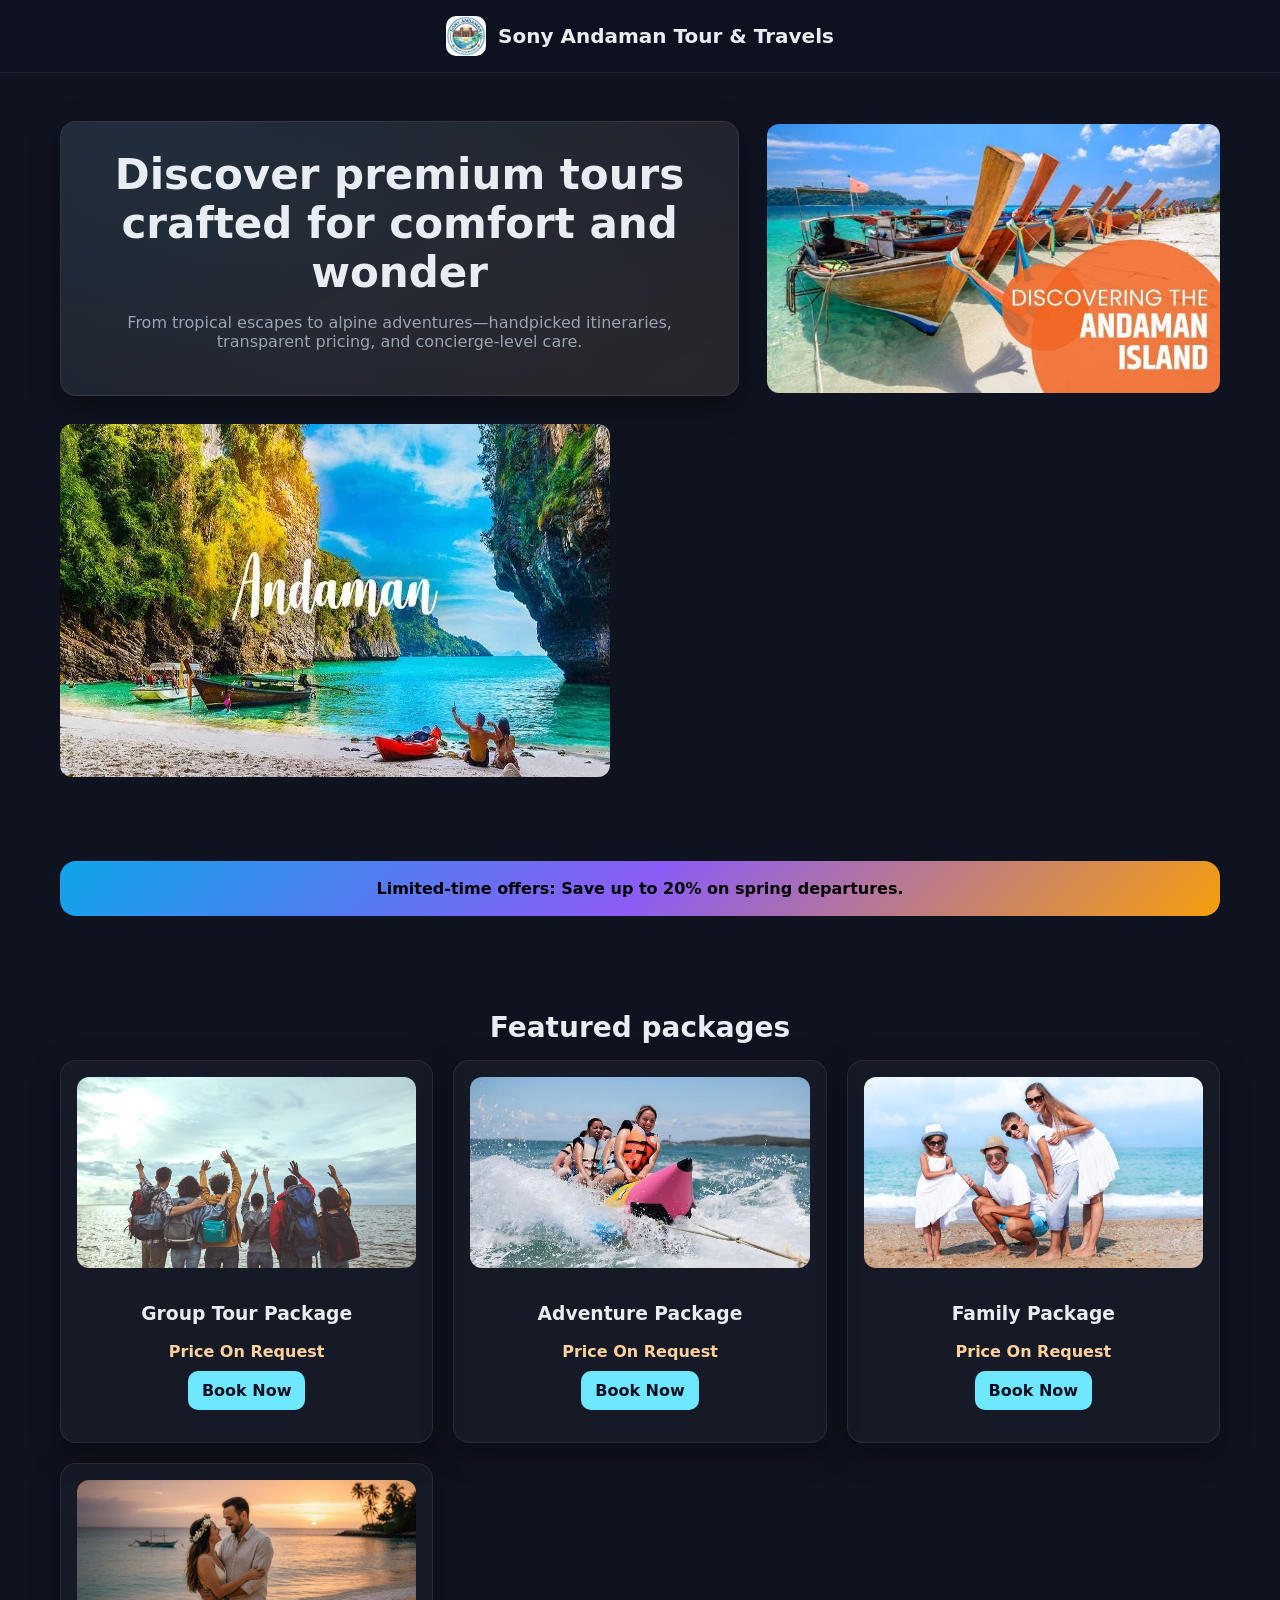
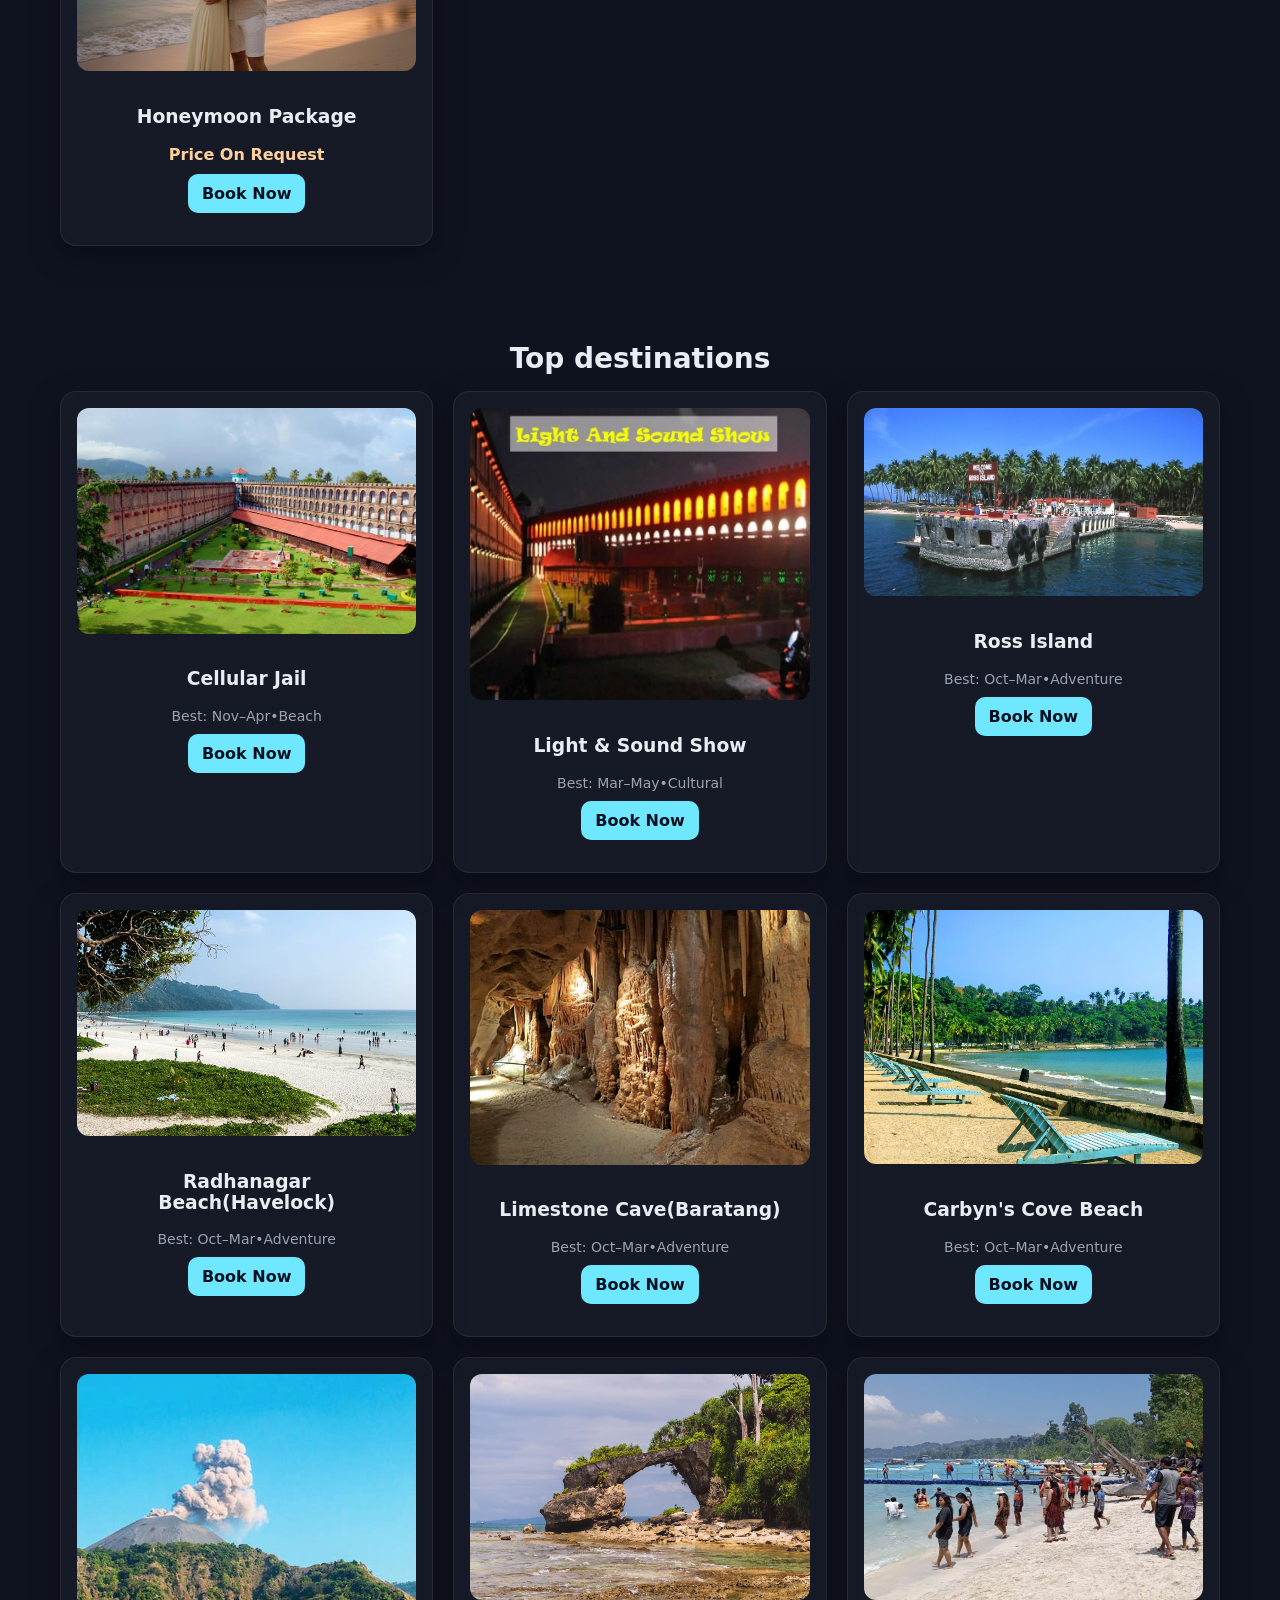
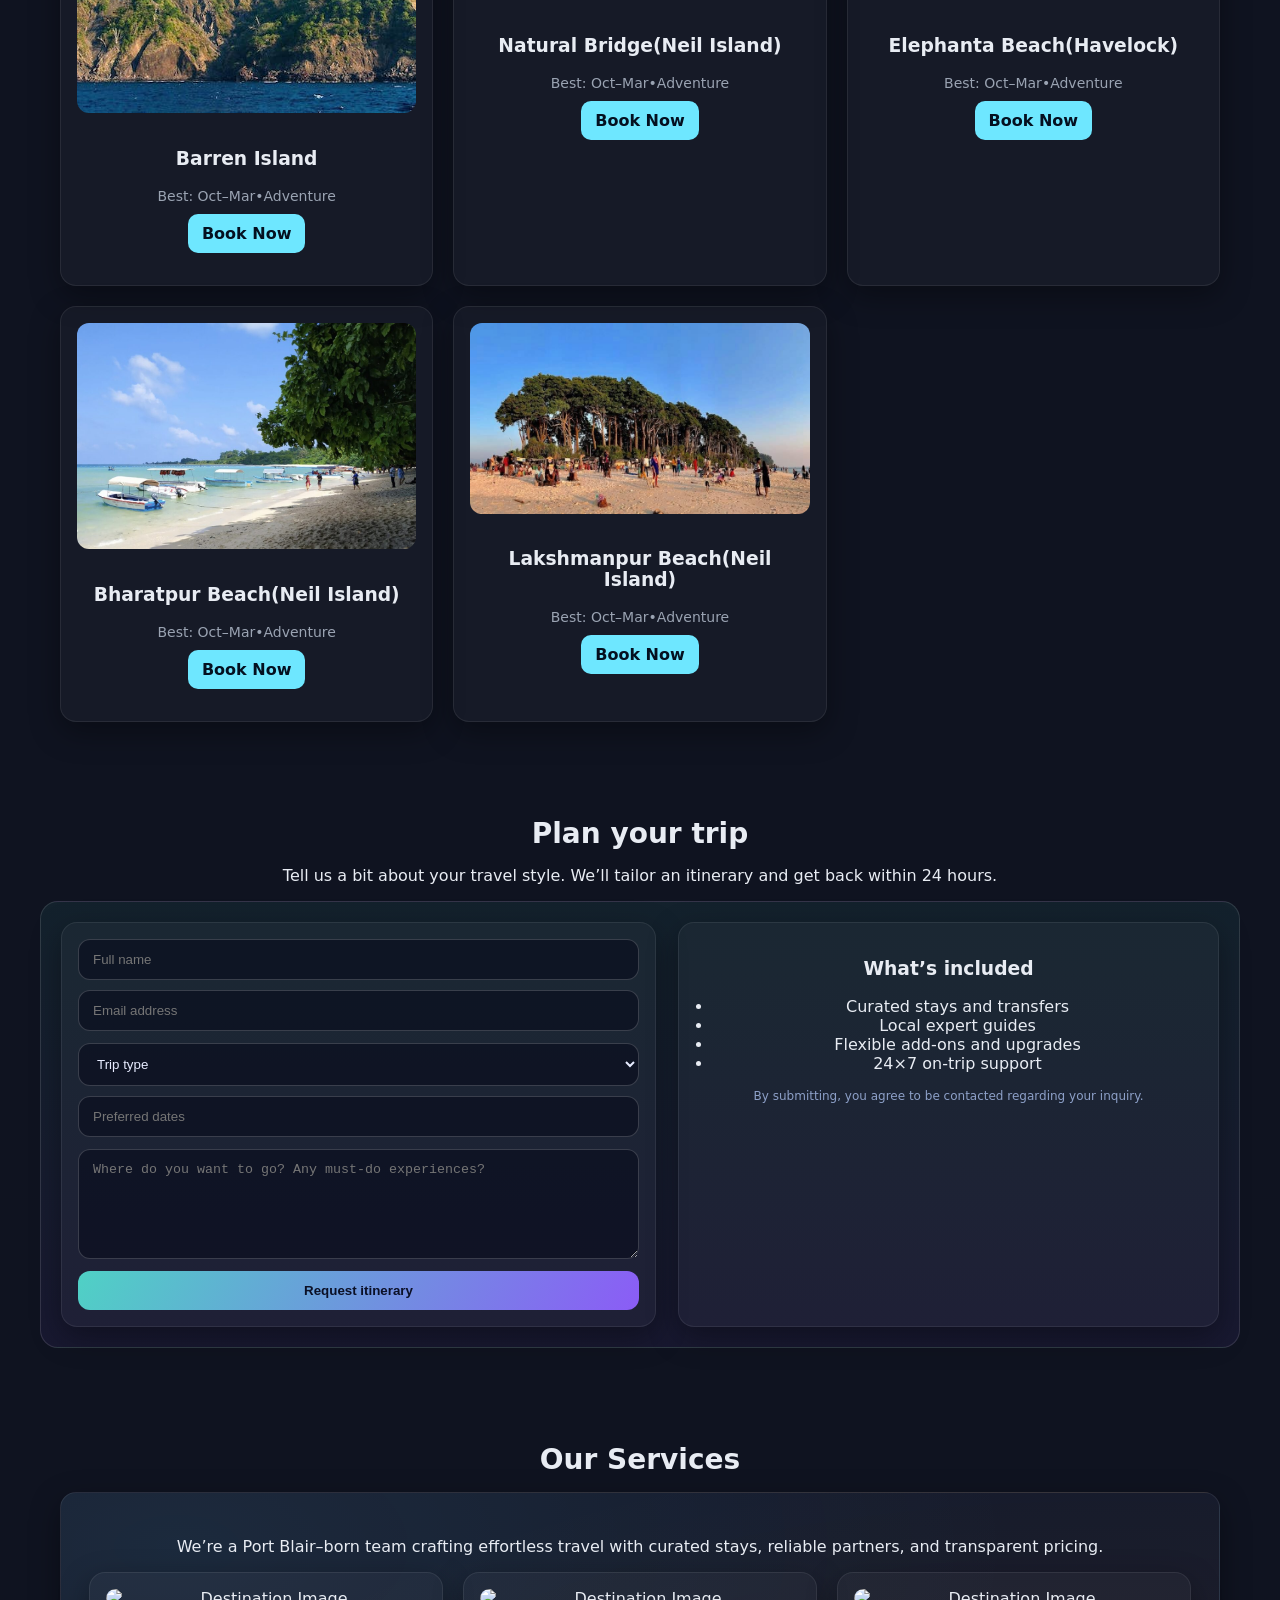
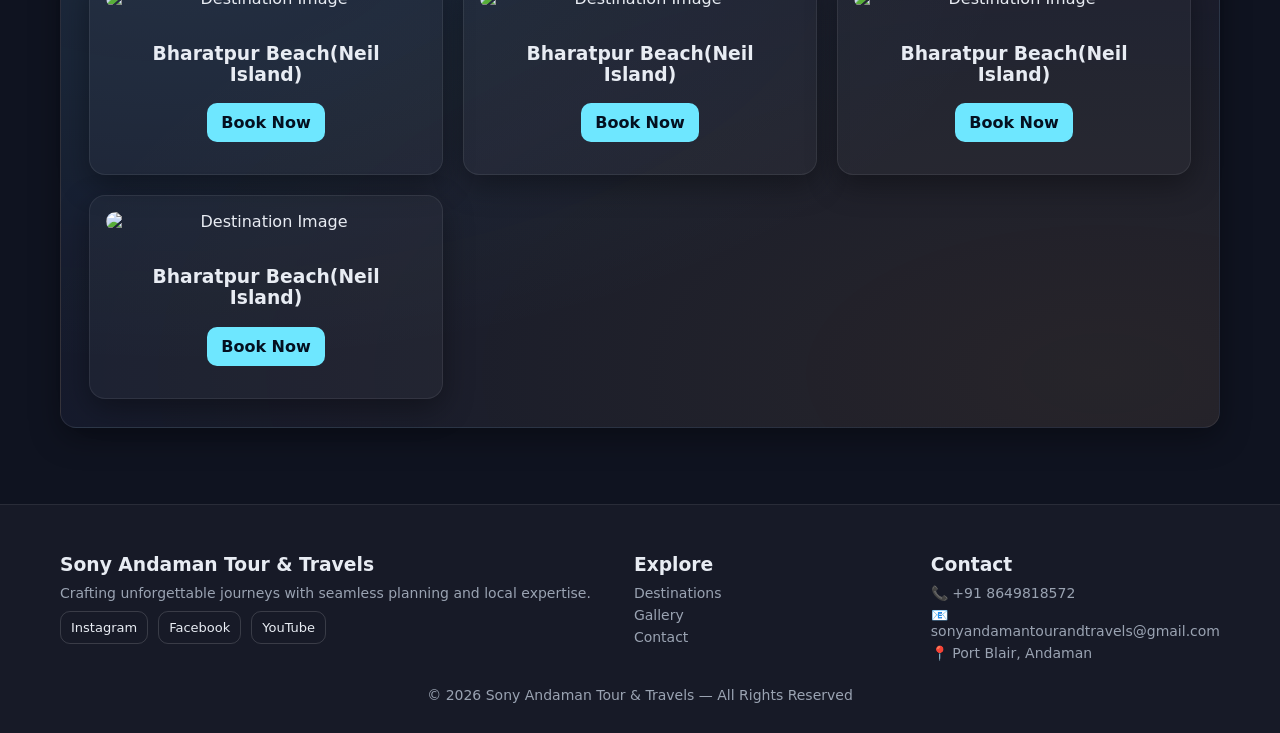
==== index.html @ c11f7bdc "Update index.html" ====
<!doctype html>
<html lang="en">
<head>

  <!-- ✅ SEO + META FIRST -->
  <title>Sony Andaman Tour and Travels - Best Andaman Tour Packages</title>
  <meta charset="UTF-8">
  <meta name="viewport" content="width=device-width, initial-scale=1.0">

  <meta name="description" content="Sony Andaman Tour and Travels offers affordable Andaman tour packages, hotel booking, sightseeing, honeymoon trips, family packages, and customized travel plans in Andaman.">
  <meta name="robots" content="index, follow">

  <link rel="canonical" href="https://sonyandamantourandtravels.in/">
  <link rel="icon" type="image/png" href="https://sonyandamantourandtravels.in/favicon.png">

  <!-- ✅ THEN FONTS / STYLES -->
  <link href="https://fonts.googleapis.com/css2?family=Poppins:wght@300;400;600;700&display=swap" rel="stylesheet">

</head>
<style>
:root{
  --bg:#0f1320;
  --card:#151a2c;
  --muted:#9aa3b2;
  --text:#e8ecf3;
  --brand:#6ee7ff;
  --accent:#ffd29d;
  --ring:#3b82f6;
  --grad:linear-gradient(135deg,#0ea5e9 0%,#8b5cf6 50%,#f59e0b 100%);
  --radius:16px;
  --shadow:0 10px 30px rgba(0,0,0,.35);
}

*{box-sizing:border-box}
html,body{margin:0;padding:0;background:var(--bg);color:var(--text);font-family:Inter,system-ui,-apple-system,Segoe UI,Roboto,"Helvetica Neue",Arial,sans-serif}
img{max-width:100%;display:block;border-radius:12px}
a{color:inherit;text-decoration:none}
.container{max-width:1200px;margin:0 auto;padding:0 20px}

/* HEADER */
header{
  position:sticky;
  top:0;
  z-index:50;
  background:rgba(15,19,32,.8);
  backdrop-filter:saturate(140%) blur(10px);
  border-bottom:1px solid rgba(255,255,255,.06)
}

.nav{
  display:flex;
  align-items:center;
  justify-content:center; /* Centered since no nav links */
  height:72px;
}

/* BRAND */
.brand-link{
  display:flex;
  align-items:center;
  gap:12px;
}

.logo{
  width:40px;
  height:40px;
  border-radius:10px;
  object-fit:cover;
}

.title{
  font-size:20px;
  font-weight:700;
  margin:0;
  white-space:nowrap;
}

/* HERO */
.hero{
  text-align:center;
  display:grid;
  grid-template-columns:1.2fr .8fr;
  gap:28px;
  align-items:center;
  padding:48px 0
}

.hero-card{
  background:radial-gradient(1200px 600px at 10% 10%,rgba(110,231,255,.08),transparent 70%),
             radial-gradient(1200px 600px at 90% 90%,rgba(245,158,11,.08),transparent 90%),
             var(--card);
  border:1px solid rgba(255,255,255,.08);
  border-radius:var(--radius);
  padding:28px;
  box-shadow:var(--shadow)
}

.hero h1{font-size:42px;margin:0 0 12px}
.hero p{color:var(--muted)}

.section{text-align:center;padding:36px 0}
.section h2{margin-bottom:16px;font-size:28px}

.grid{
  display:grid;
  grid-template-columns:repeat(3,1fr);
  gap:20px
}

.card{
  background:var(--card);
  border-radius:var(--radius);
  box-shadow:var(--shadow);
  overflow:hidden;
  transition:.25s
}

.card:hover{transform:translateY(-4px)}

.card-body{padding:16px;text-align:center}

.card-title{font-weight:700}

.meta{color:var(--muted);font-size:14px}

.price{font-weight:700;color:var(--accent)}

.card-actions{
  display:flex;
  justify-content:center;
  gap:10px;
  margin-top:10px
}

.btn{
  background:var(--brand);
  padding:10px 14px;
  border-radius:10px;
  border:0;
  cursor:pointer;
  font-weight:600;
  color:#041020;
}

.btn.secondary{
  background:#1f2438;
  color:#fff;
}

.banner{
  background:var(--grad);
  padding:18px;
  border-radius:var(--radius);
  color:#000;
  font-weight:600
}

/* FOOTER */
footer{
  padding:30px 0;
  margin-top:40px;
  background:rgba(255,255,255,0.03);
  border-top:1px solid rgba(255,255,255,0.08);
}

.footer-grid{
  display:grid;
  grid-template-columns:2fr 1fr 1fr;
  gap:20px;
}

.footer-title{
  font-weight:700;
  margin-bottom:10px;
}

.footer-link{
  display:block;
  margin:6px 0;
  color:var(--muted);
  font-size:14px;
}

.footer-link:hover{
  color:var(--accent);
}

.social{
  display:flex;
  gap:10px;
  margin-top:10px;
}

.social a{
  padding:8px 10px;
  border-radius:10px;
  border:1px solid rgba(255,255,255,0.15);
  font-size:13px;
}

.footer-bottom{
  text-align:center;
  margin-top:20px;
  font-size:14px;
  color:var(--muted);
}

/* Responsive */
@media (max-width:768px){
  .footer-grid{
    grid-template-columns:1fr;
    text-align:center;
  }
  .social{
    justify-content:center;
  }
}

.copy{
  color:var(--muted);
  padding:16px 0;
  font-size:14px
}

/* RESPONSIVE */
@media (max-width:980px){
  .hero{grid-template-columns:1fr}
  .grid{grid-template-columns:repeat(2,1fr)}
}

@media (max-width:640px){
  .grid{grid-template-columns:1fr}
  .hero h1{font-size:30px}
}

/* Contact Layout */
.contact {
  display: grid;
  grid-template-columns: 1.1fr 1fr;
  gap: 22px;
  padding: 20px;
  border-radius: 18px;
  background: linear-gradient(180deg, rgba(79,209,197,0.08), rgba(139,92,246,0.08));
  border: 1px solid rgba(255,255,255,0.12);
}

/* Card */
.card {
  background: rgba(255,255,255,0.03);
  border-radius: 16px;
  padding: 16px;
  border: 1px solid rgba(255,255,255,0.08);
}

/* Form */
.travel-form {
  display: grid;
  gap: 12px;
}

.row {
  display: flex;
  gap: 10px;
  flex-wrap: wrap;
}

/* Inputs */
.travel-form input,
.travel-form select,
.travel-form textarea {
  width: 100%;
  padding: 12px 14px;
  border-radius: 12px;
  border: 1px solid rgba(255,255,255,0.18);
  background: rgba(7,11,28,0.6);
  color: #e7ecff;
}

.travel-form textarea {
  min-height: 110px;
  resize: vertical;
}

/* Button */
.submit-btn {
  background: linear-gradient(120deg, #4fd1c5, #8b5cf6);
  color: #0b1026;
  border: none;
  padding: 12px 16px;
  border-radius: 12px;
  font-weight: 700;
  cursor: pointer;
}

/* Info box */
.info-box ul {
  padding-left: 18px;
}

.note {
  font-size: 12px;
  color: #8da0c8;
  margin-top: 10px;
}

/* Responsive */
@media (max-width: 768px) {
  .contact {
    grid-template-columns: 1fr;
  }
}

</style>

<body>

<!-- HEADER -->
<header>
  <div class="container nav">
    <a href="index.html" class="brand-link">
      <img src="logo.jpg" alt="Logo" class="logo">
      <h2 class="title">Sony Andaman Tour & Travels</h2>
    </a>
  </div>
</header>

<!-- MAIN -->
<main class="container">

  <section class="hero">
    <div class="hero-card">
      <h1>Discover premium tours crafted for comfort and wonder</h1>
      <p>From tropical escapes to alpine adventures—handpicked itineraries, transparent pricing, and concierge-level care.</p>
    </div>
    <img src="img3.jpg" alt="">
    <img src="img6.jpg" alt="">
  </section>

  <section class="section">
    <div class="banner">Limited-time offers: Save up to 20% on spring departures.</div>
  </section>

  <section class="section">
    <h2>Featured packages</h2>

    <div class="grid">

      <div class="card">
        <img src="80.jpeg">
        <div class="card-body">
          <h3 class="card-title">Group Tour Package</h3>
          <div class="price">Price On Request</div>
          <div class="card-actions">
            <a class="btn" href="#contact">Book Now</a>
          </div>
        </div>
      </div>

      <div class="card">
        <img src="81.jpeg">
        <div class="card-body">
          <h3 class="card-title">Adventure Package</h3>
          <div class="price">Price On Request</div>
          <div class="card-actions">
            <a class="btn" href="#contact">Book Now</a>
          </div>
        </div>
      </div>

      <div class="card">
        <img src="82.jpeg">
        <div class="card-body">
          <h3 class="card-title">Family Package</h3>
          <div class="price">Price On Request</div>
          <div class="card-actions">
            <a class="btn" href="#contact">Book Now</a>
          </div>
        </div>
      </div>

      <div class="card">
        <img src="83.jpeg">
        <div class="card-body">
          <h3 class="card-title">Honeymoon Package</h3>
          <div class="price">Price On Request</div>
          <div class="card-actions">
            <a class="btn" href="#contact">Book Now</a>
          </div>
        </div>
      </div>

    </div>
  </section>

</main>

<main class="container">
  <section class="section">
    <h2>Top destinations</h2>
    <div class="grid">
      <!-- Repeatable destination cards -->
      <article class="card">
        <img src="img1.jpeg" alt="Destination Image">
        <div class="card-body">
          <h3 class="card-title">Cellular Jail</h3>
          <div class="meta"><span>Best: Nov–Apr</span>•<span>Beach</span></div>
          <div class="card-actions">
            <a class="btn" href="#contact">Book Now</a>
          </div>
        </div>
      </article>
      <article class="card">
        <img src="img2.jpeg" alt="Destination Image">
        <div class="card-body">
          <h3 class="card-title">Light & Sound Show</h3>
          <div class="meta"><span>Best: Mar–May</span>•<span>Cultural</span></div>
          <div class="card-actions">
             <a class="btn" href="#contact">Book Now</a>
          </div>
        </div>
      </article>
      <article class="card">
        <img src="img3.jpeg" alt="Destination Image">
        <div class="card-body">
          <h3 class="card-title">Ross Island</h3>
          <div class="meta"><span>Best: Oct–Mar</span>•<span>Adventure</span></div>
          <div class="card-actions">
             <a class="btn" href="#contact">Book Now</a>
          </div>
        </div>
      </article>
      <article class="card">
        <img src="img4.jpeg" alt="Destination Image">
        <div class="card-body">
          <h3 class="card-title">Radhanagar Beach(Havelock)</h3>
          <div class="meta"><span>Best: Oct–Mar</span>•<span>Adventure</span></div>
          <div class="card-actions">
             <a class="btn" href="#contact">Book Now</a>
          </div>
        </div>
      </article>
    <article class="card">
        <img src="img5.jpeg" alt="Destination Image">
        <div class="card-body">
          <h3 class="card-title">Limestone Cave(Baratang)</h3>
          <div class="meta"><span>Best: Oct–Mar</span>•<span>Adventure</span></div>
          <div class="card-actions">
             <a class="btn" href="#contact">Book Now</a>
          </div>
        </div>
      </article>
    <article class="card">
        <img src="img6.jpeg" alt="Destination Image">
        <div class="card-body">
          <h3 class="card-title">Carbyn's Cove Beach</h3>
          <div class="meta"><span>Best: Oct–Mar</span>•<span>Adventure</span></div>
          <div class="card-actions">
             <a class="btn" href="#contact">Book Now</a>
          </div>
        </div>
      </article>
    <article class="card">
        <img src="img7.jpeg" alt="Destination Image">
        <div class="card-body">
          <h3 class="card-title">Barren Island</h3>
          <div class="meta"><span>Best: Oct–Mar</span>•<span>Adventure</span></div>
          <div class="card-actions">
            <a class="btn" href="#contact">Book Now</a>
          </div>
        </div>
      </article>
    <article class="card">
        <img src="img8.jpeg" alt="Destination Image">
        <div class="card-body">
          <h3 class="card-title">Natural Bridge(Neil Island)</h3>
          <div class="meta"><span>Best: Oct–Mar</span>•<span>Adventure</span></div>
          <div class="card-actions">
            <a class="btn" href="#contact">Book Now</a>
          </div>
        </div>
      </article>
    <article class="card">
        <img src="img9.jpeg" alt="Destination Image">
        <div class="card-body">
          <h3 class="card-title">Elephanta Beach(Havelock)</h3>
          <div class="meta"><span>Best: Oct–Mar</span>•<span>Adventure</span></div>
          <div class="card-actions">
             <a class="btn" href="#contact">Book Now</a>
          </div>
        </div>
      </article>
    <article class="card">
        <img src="img10.jpeg" alt="Destination Image">
        <div class="card-body">
          <h3 class="card-title">Bharatpur Beach(Neil Island)</h3>
          <div class="meta"><span>Best: Oct–Mar</span>•<span>Adventure</span></div>
          <div class="card-actions">
             <a class="btn" href="#contact">Book Now</a>
          </div>
        </div>
      </article>
    <article class="card">
        <img src="img11.jpeg" alt="Destination Image">
        <div class="card-body">
          <h3 class="card-title">Lakshmanpur Beach(Neil Island)</h3>
          <div class="meta"><span>Best: Oct–Mar</span>•<span>Adventure</span></div>
          <div class="card-actions">
             <a class="btn" href="#contact">Book Now</a>
          </div>
        </div>
      </article>
    </div>
  </section>
</main>

<section id="contact" class="section container">
  <h2>Plan your trip</h2>
  <p class="lead">
    Tell us a bit about your travel style. We’ll tailor an itinerary and get back within 24 hours.
  </p>

  <div class="contact">
    <div class="card">
      <form class="travel-form">
        <div class="row">
          <input type="text" name="name" placeholder="Full name" required />
          <input type="email" name="email" placeholder="Email address" required />
        </div>

        <div class="row">
          <select name="trip" required>
            <option value="">Trip type</option>
            <option>Leisure</option>
            <option>Adventure</option>
            <option>Honeymoon</option>
            <option>Family</option>
            <option>Custom</option>
          </select>

          <input type="text" name="dates" placeholder="Preferred dates" />
        </div>

        <textarea name="message" placeholder="Where do you want to go? Any must-do experiences?"></textarea>

        <button type="submit" class="submit-btn">Request itinerary</button>
      </form>
    </div>

    <div class="card info-box">
      <h3>What’s included</h3>
      <ul>
        <li>Curated stays and transfers</li>
        <li>Local expert guides</li>
        <li>Flexible add-ons and upgrades</li>
        <li>24×7 on-trip support</li>
      </ul>
      <p class="note">
        By submitting, you agree to be contacted regarding your inquiry.
      </p>
    </div>
  </div>
</section>


<main class="container">
  <section class="section">
    <h2>Our Services</h2>
    <div class="hero-card">
      <p class="muted">We’re a Port Blair–born team crafting effortless travel with curated stays, reliable partners, and transparent pricing.</p>
      <div class="grid">
        <article class="card">
        <img src="img99.jpg" alt="Destination Image">
        <div class="card-body">
          <h3 class="card-title">Bharatpur Beach(Neil Island)</h3>
          <div class="card-actions">
             <a class="btn" href="#contact">Book Now</a>
          </div>
        </div>
      </article>
        <article class="card">
        <img src="img98.jpg" alt="Destination Image">
        <div class="card-body">
          <h3 class="card-title">Bharatpur Beach(Neil Island)</h3>
          <div class="card-actions">
             <a class="btn" href="#contact">Book Now</a>
          </div>
        </div>
      </article>
        <article class="card">
        <img src="img97.jpg" alt="Destination Image">
        <div class="card-body">
          <h3 class="card-title">Bharatpur Beach(Neil Island)</h3>
          <div class="card-actions">
             <a class="btn" href="#contact">Book Now</a>
          </div>
        </div>
      </article>
        <article class="card">
        <img src="img96.jpg" alt="Destination Image">
        <div class="card-body">
          <h3 class="card-title">Bharatpur Beach(Neil Island)</h3>
          <div class="card-actions">
             <a class="btn" href="#contact">Book Now</a>
          </div>
        </div>
      </article>
        </div>
      </div>
    </div>
  </section>
</main>


<!-- FOOTER -->
<footer>
  <div class="container footer-grid">

    <!-- Company -->
    <div>
      <h3 class="footer-title">Sony Andaman Tour & Travels</h3>
      <p class="footer-link">
        Crafting unforgettable journeys with seamless planning and local expertise.
      </p>

      <div class="social">
        <a href="#">Instagram</a>
        <a href="#">Facebook</a>
        <a href="#">YouTube</a>
      </div>
    </div>

    <!-- Explore -->
    <div>
      <h3 class="footer-title">Explore</h3>
      <a href="#destinations" class="footer-link">Destinations</a>
      <a href="gallery.html" class="footer-link">Gallery</a>
      <a href="#contact" class="footer-link">Contact</a>
    </div>

    <!-- Contact -->
    <div>
      <h3 class="footer-title">Contact</h3>
      <div class="footer-link">📞 +91 8649818572</div>
      <div class="footer-link">📧 sonyandamantourandtravels@gmail.com</div>
      <div class="footer-link">📍 Port Blair, Andaman</div>
    </div>

  </div>

  <div class="footer-bottom">
    © 2026 Sony Andaman Tour & Travels — All Rights Reserved
  </div>
</footer>

</body>
</html>
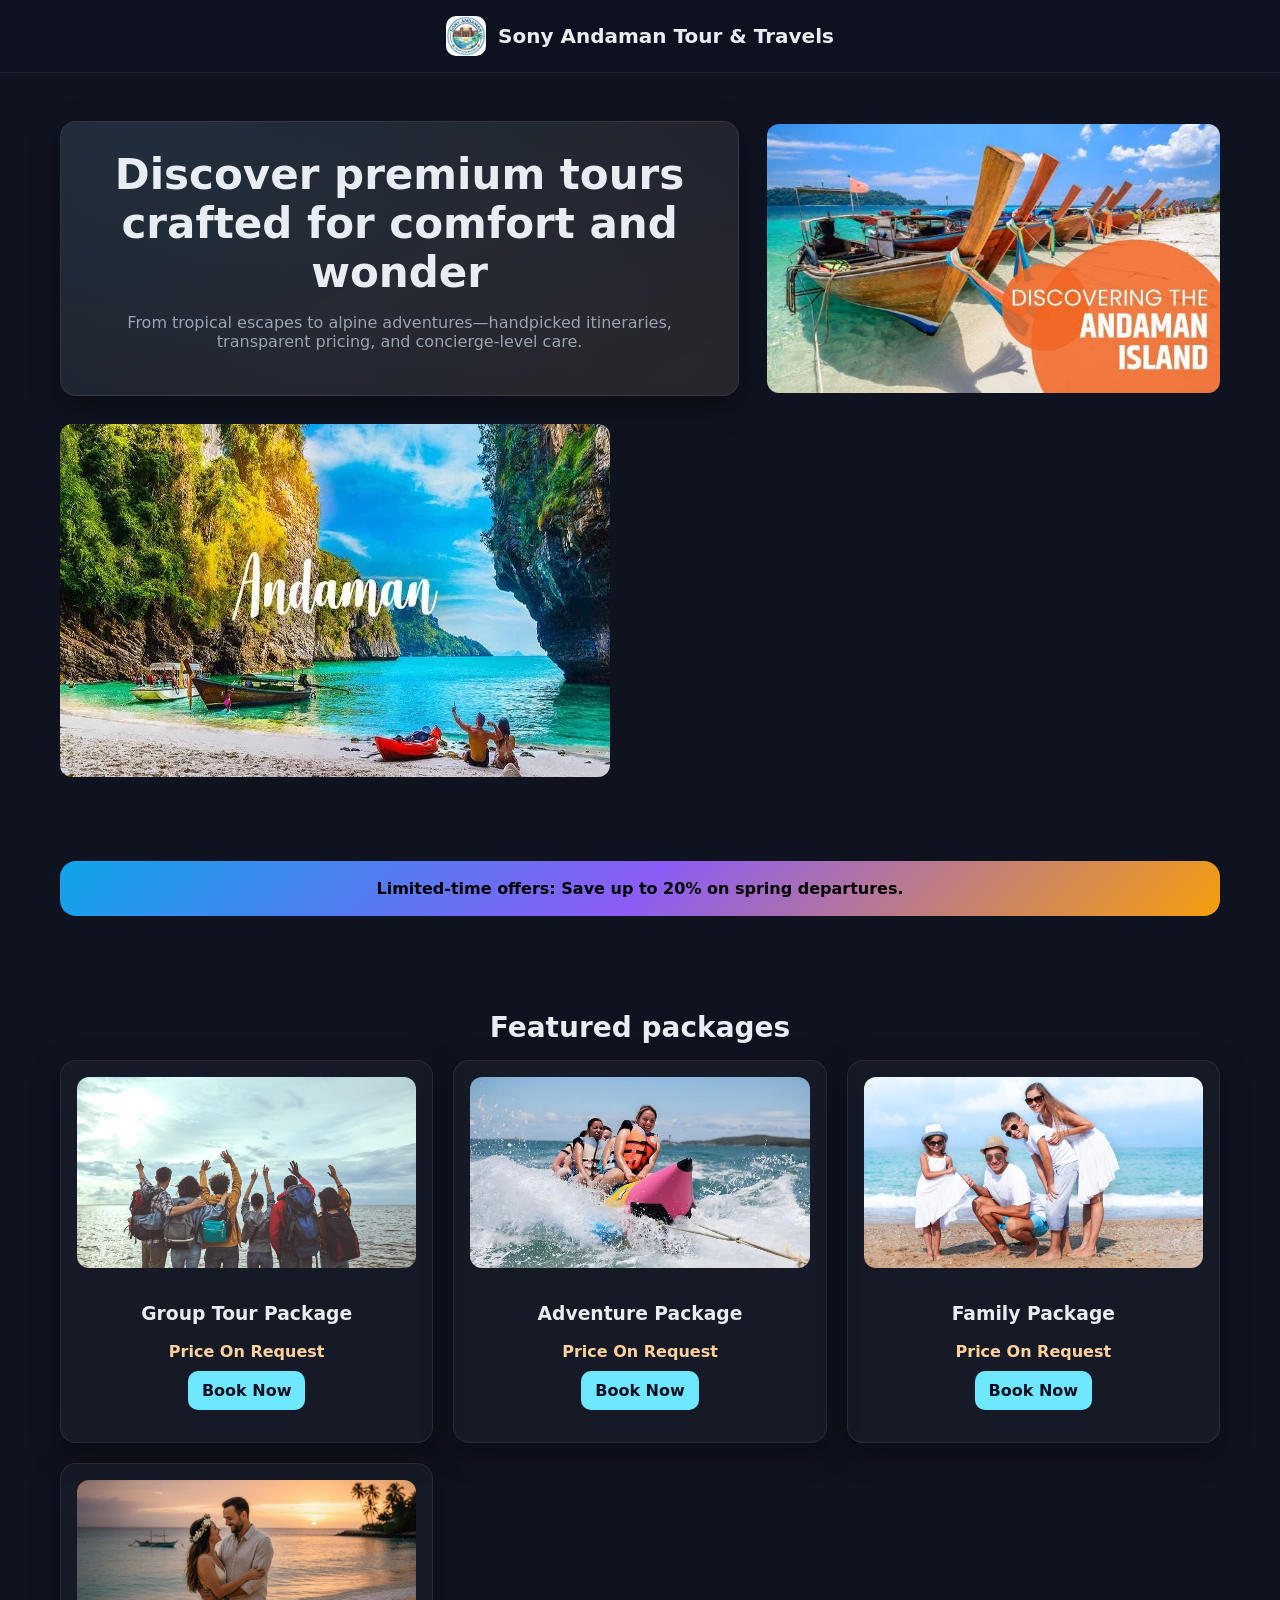
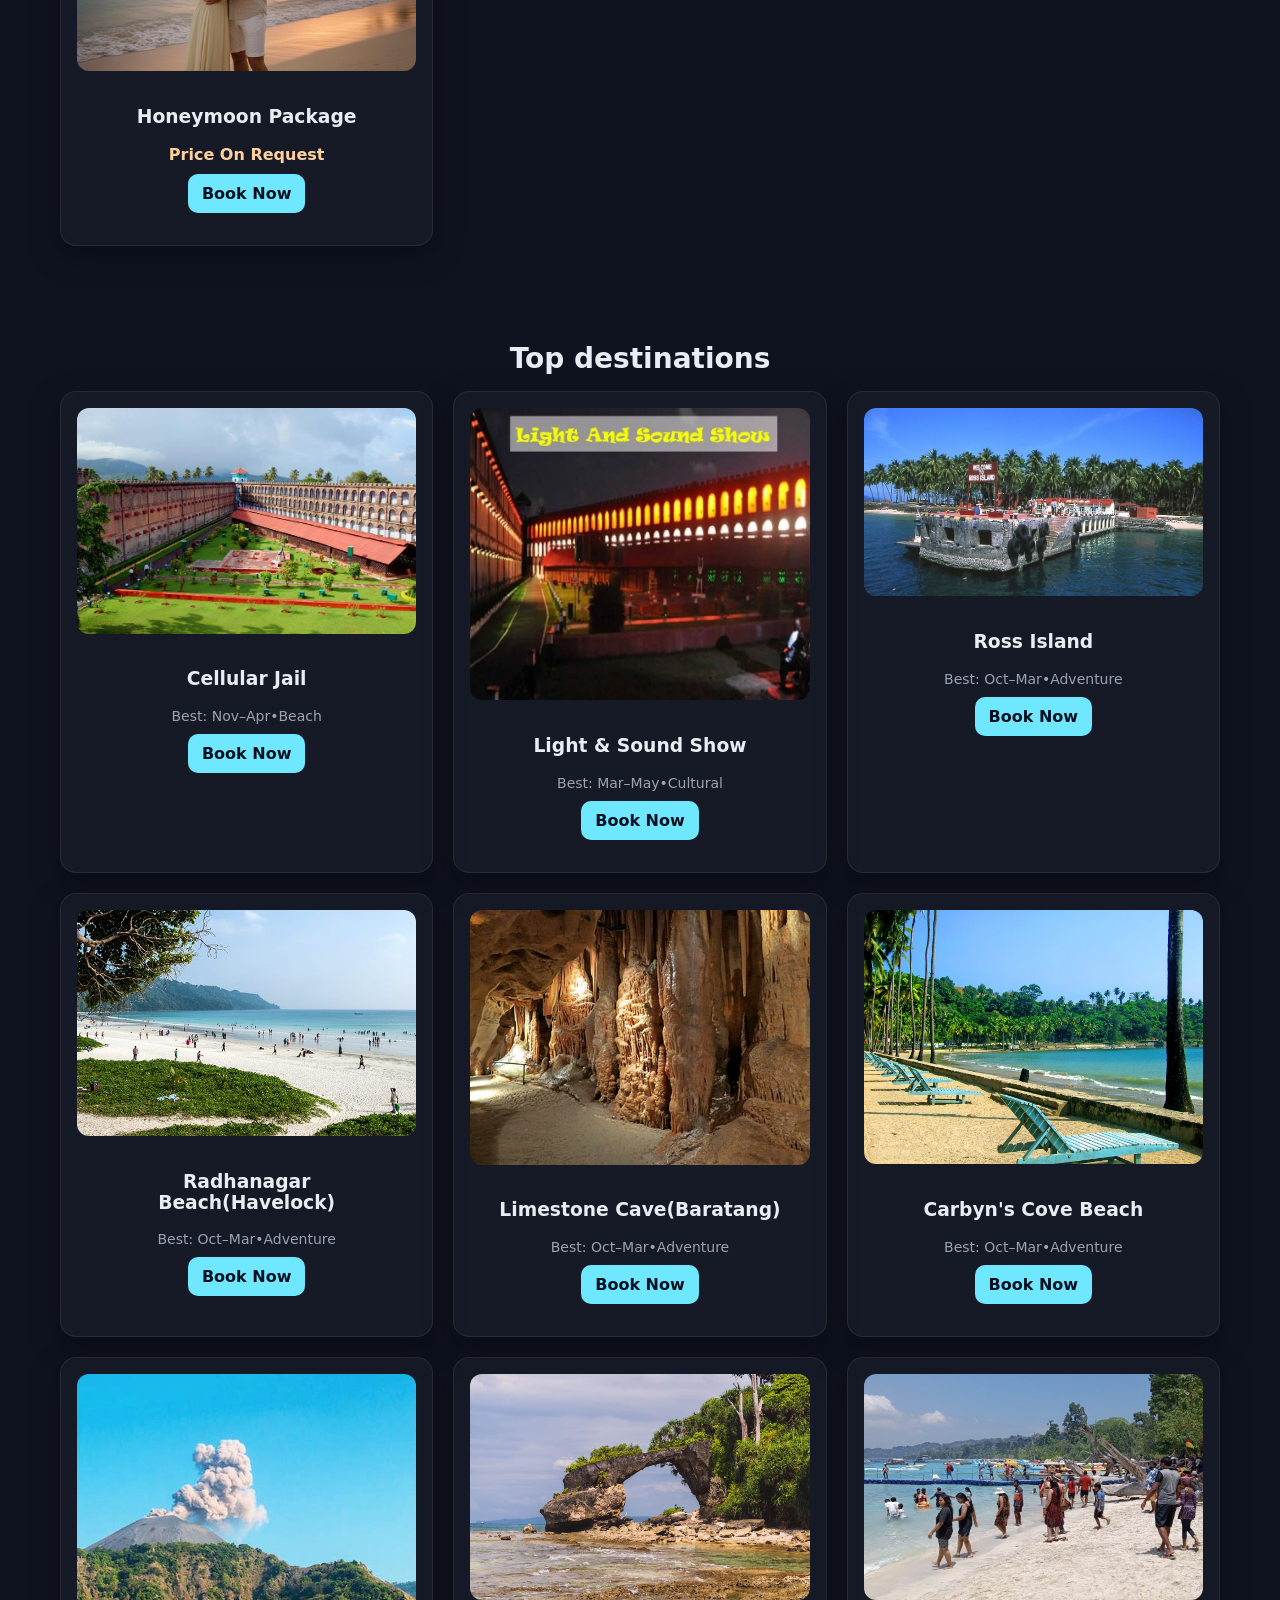
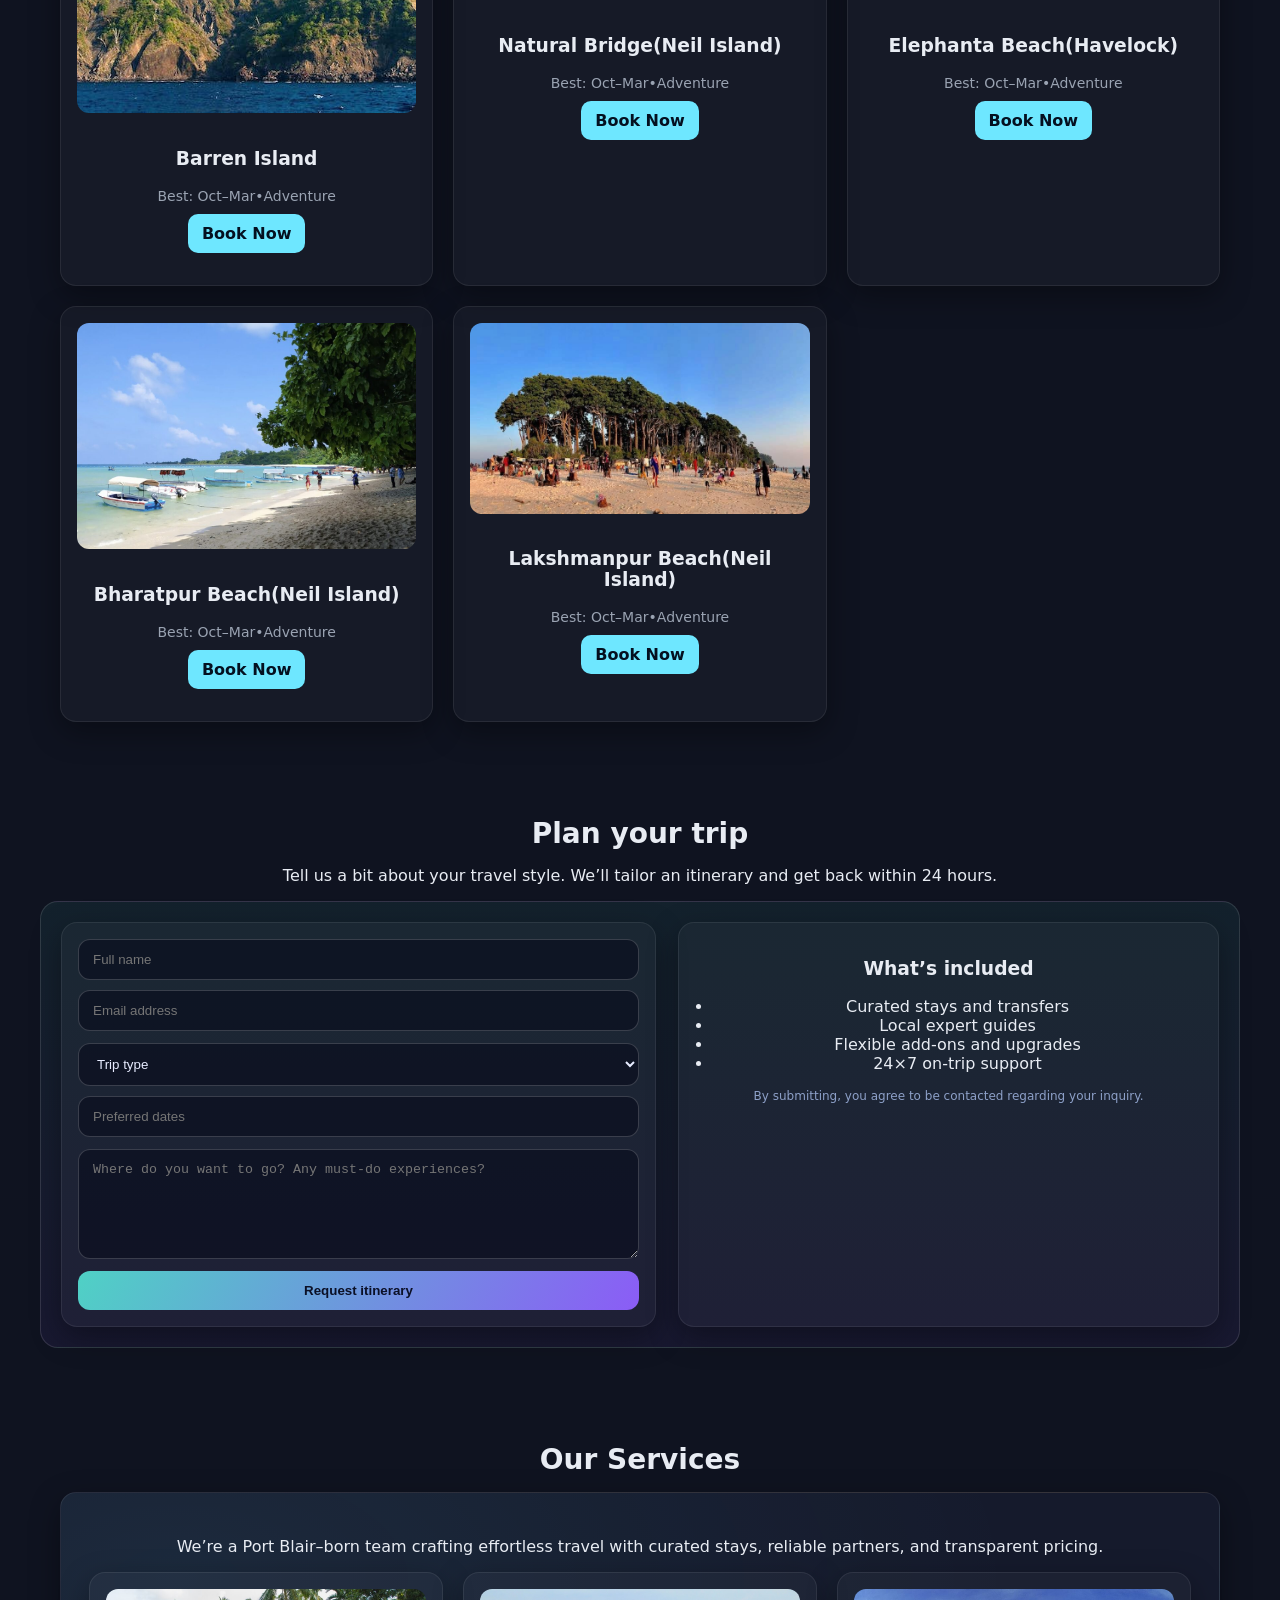
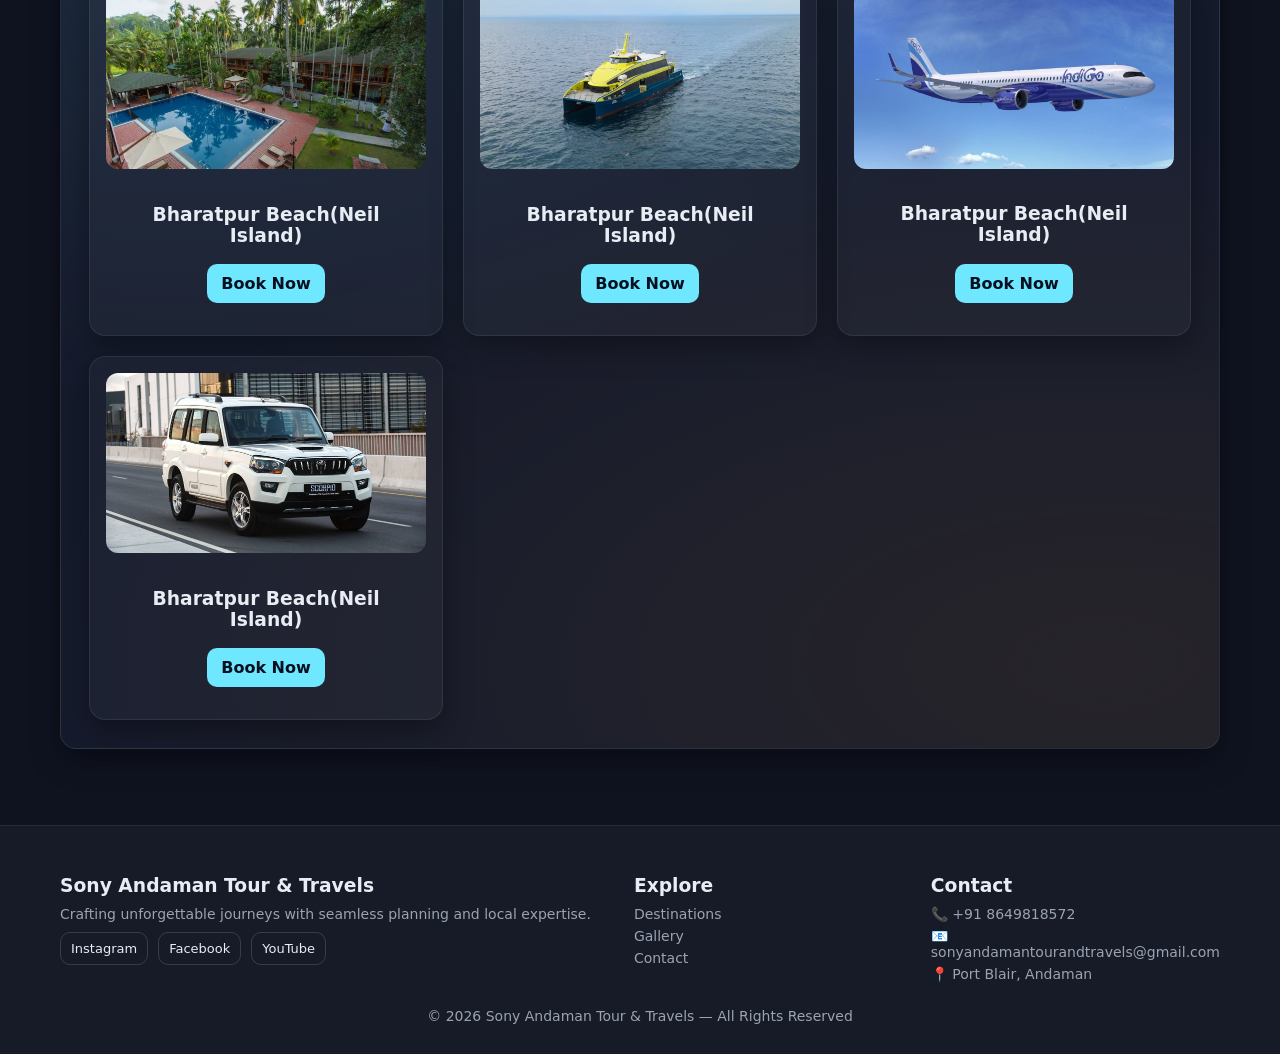
==== commit 69de30f5: "Update index.html" ====
--- a/index.html
+++ b/index.html
@@ -569,7 +569,7 @@
       <p class="muted">We’re a Port Blair–born team crafting effortless travel with curated stays, reliable partners, and transparent pricing.</p>
       <div class="grid">
         <article class="card">
-        <img src="img99.jpg" alt="Destination Image">
+        <img src="99.jpg" alt="Destination Image">
         <div class="card-body">
           <h3 class="card-title">Bharatpur Beach(Neil Island)</h3>
           <div class="card-actions">
@@ -578,7 +578,7 @@
         </div>
       </article>
         <article class="card">
-        <img src="img98.jpg" alt="Destination Image">
+        <img src="98.jpg" alt="Destination Image">
         <div class="card-body">
           <h3 class="card-title">Bharatpur Beach(Neil Island)</h3>
           <div class="card-actions">
@@ -587,7 +587,7 @@
         </div>
       </article>
         <article class="card">
-        <img src="img97.jpg" alt="Destination Image">
+        <img src="97.jpg" alt="Destination Image">
         <div class="card-body">
           <h3 class="card-title">Bharatpur Beach(Neil Island)</h3>
           <div class="card-actions">
@@ -596,7 +596,7 @@
         </div>
       </article>
         <article class="card">
-        <img src="img96.jpg" alt="Destination Image">
+        <img src="96.jpg" alt="Destination Image">
         <div class="card-body">
           <h3 class="card-title">Bharatpur Beach(Neil Island)</h3>
           <div class="card-actions">
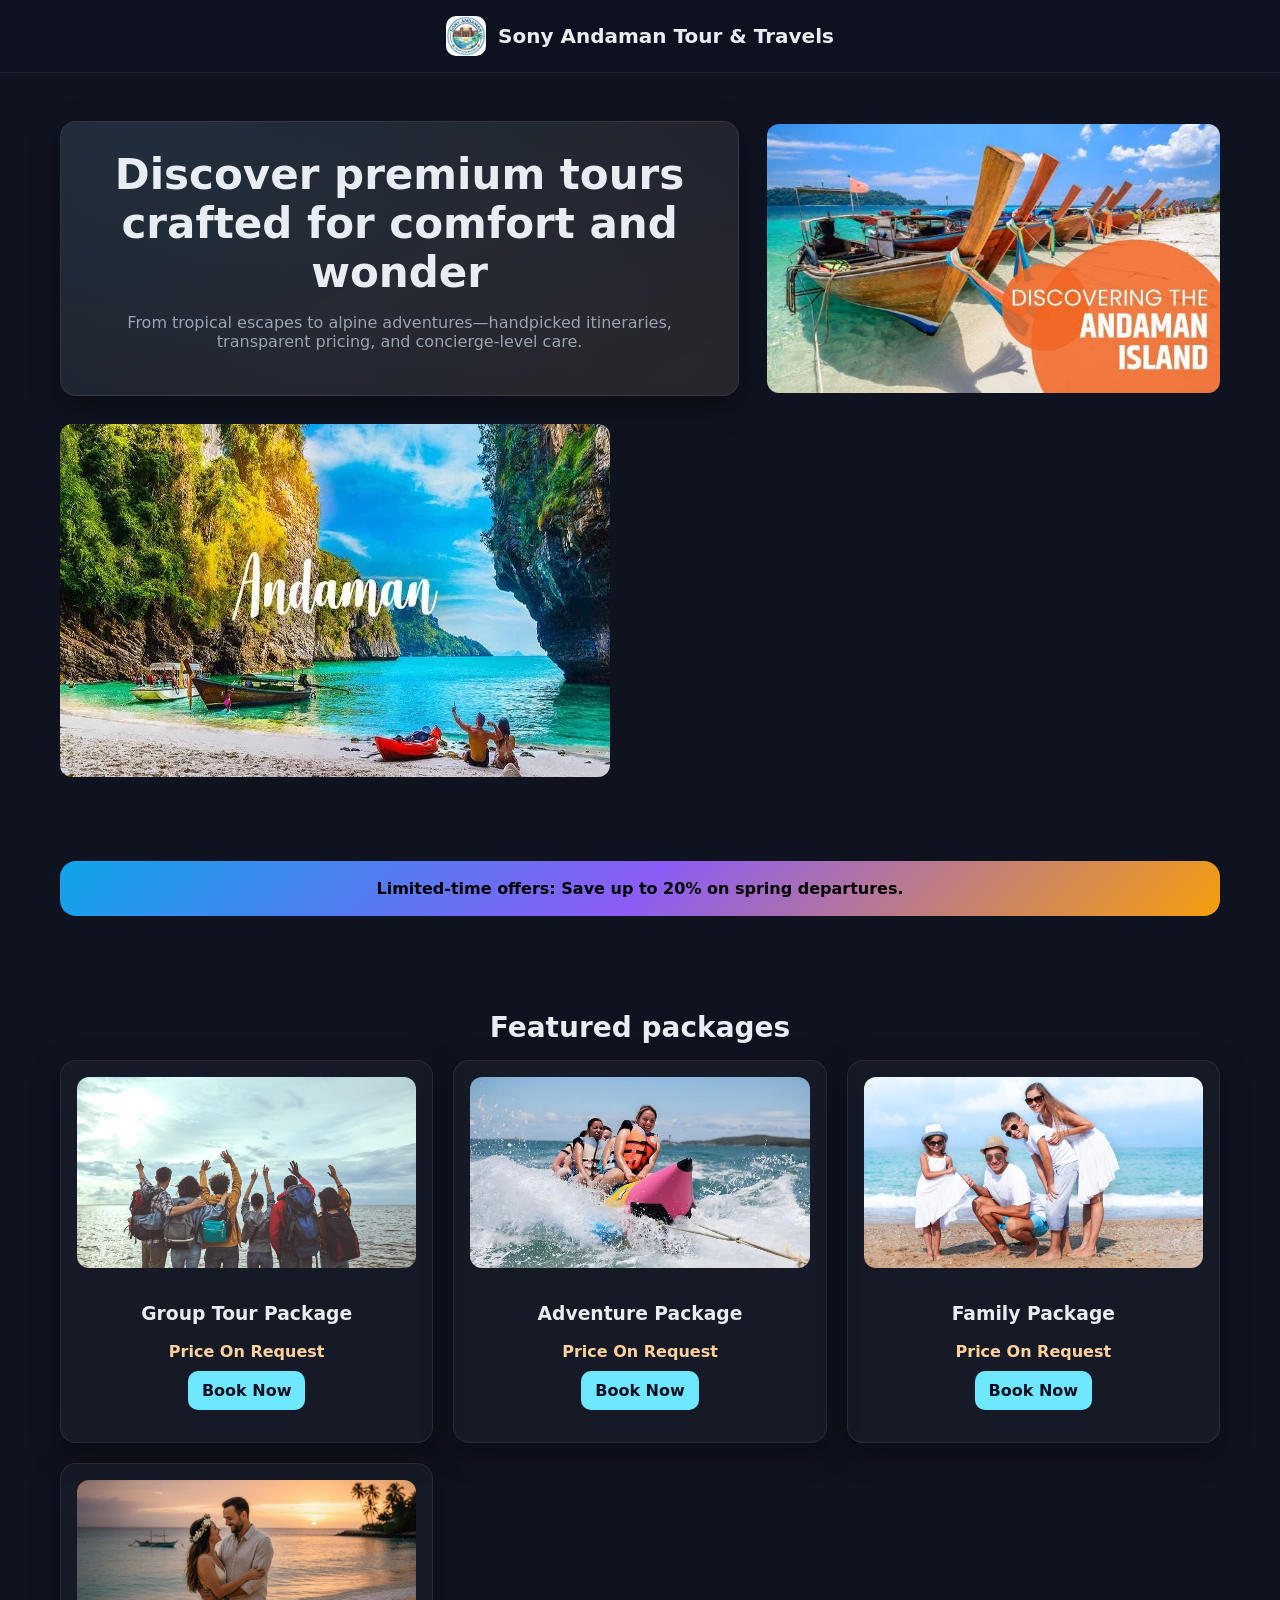
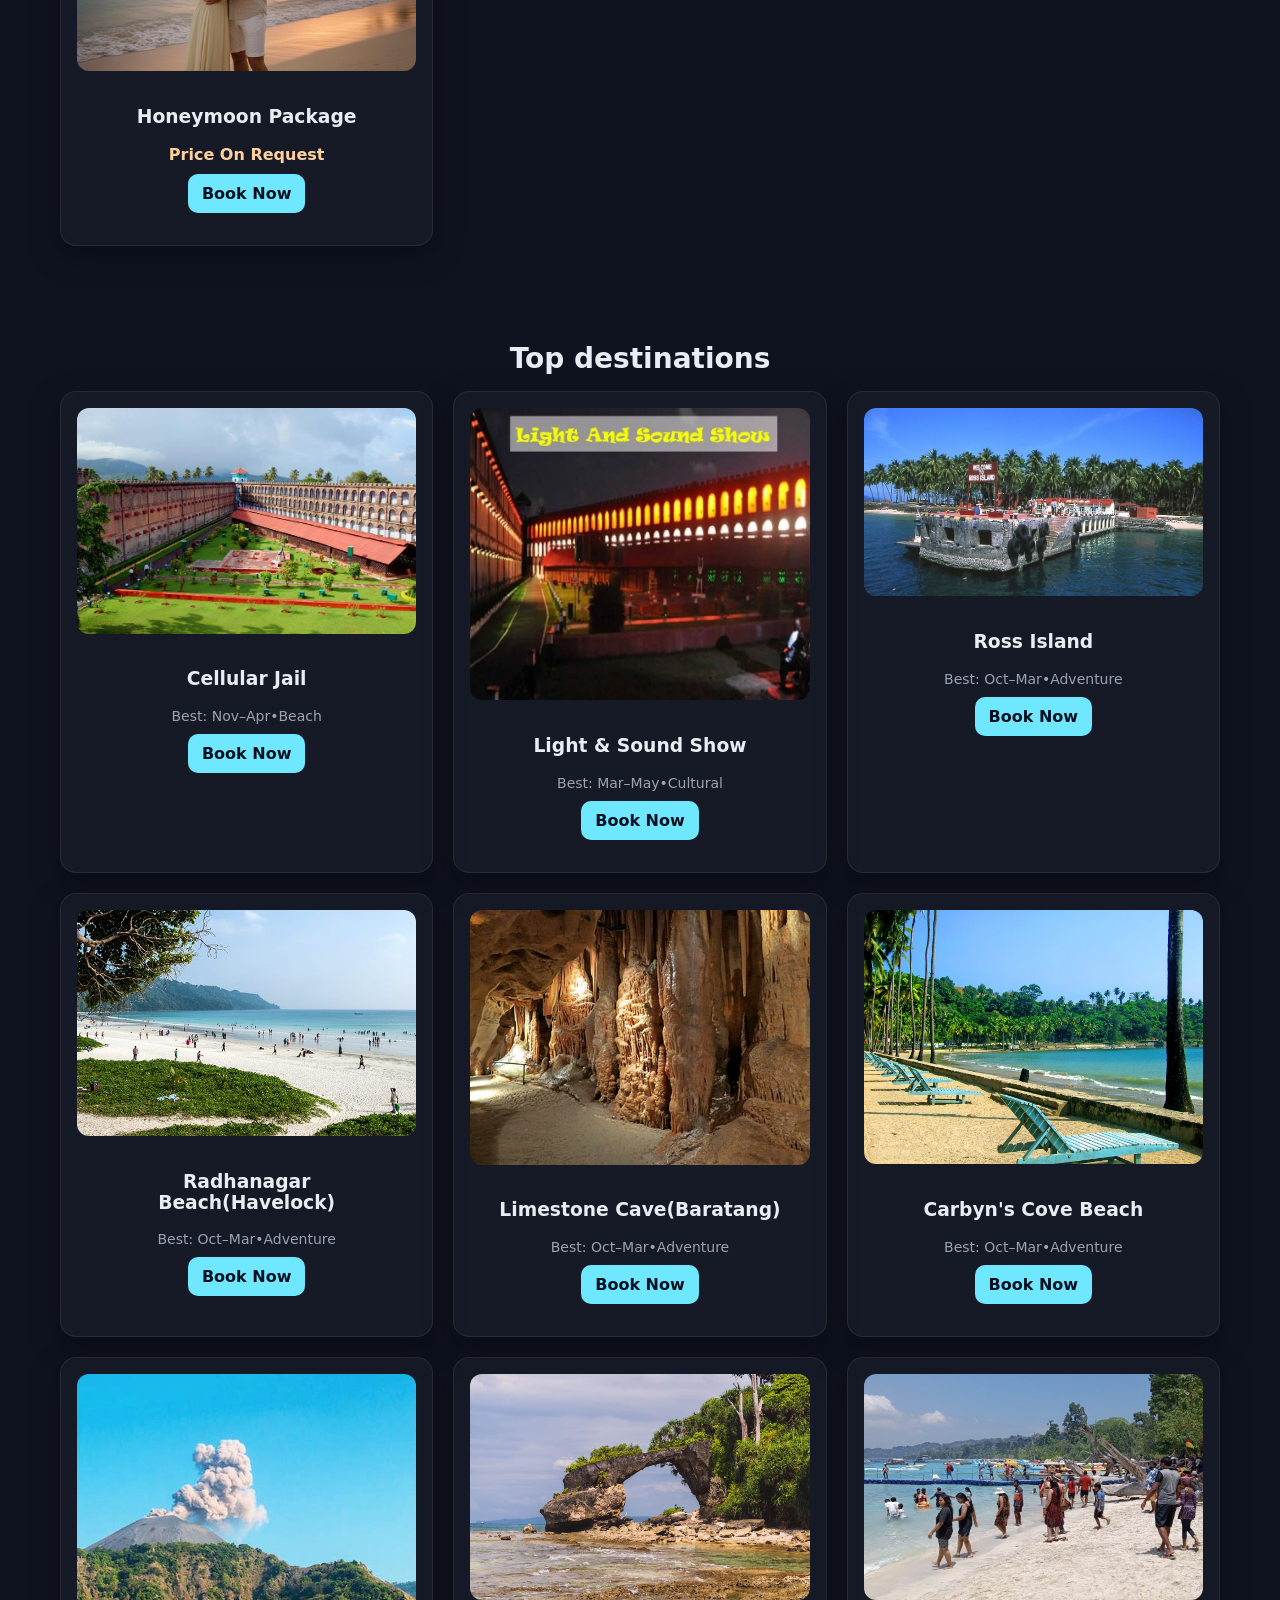
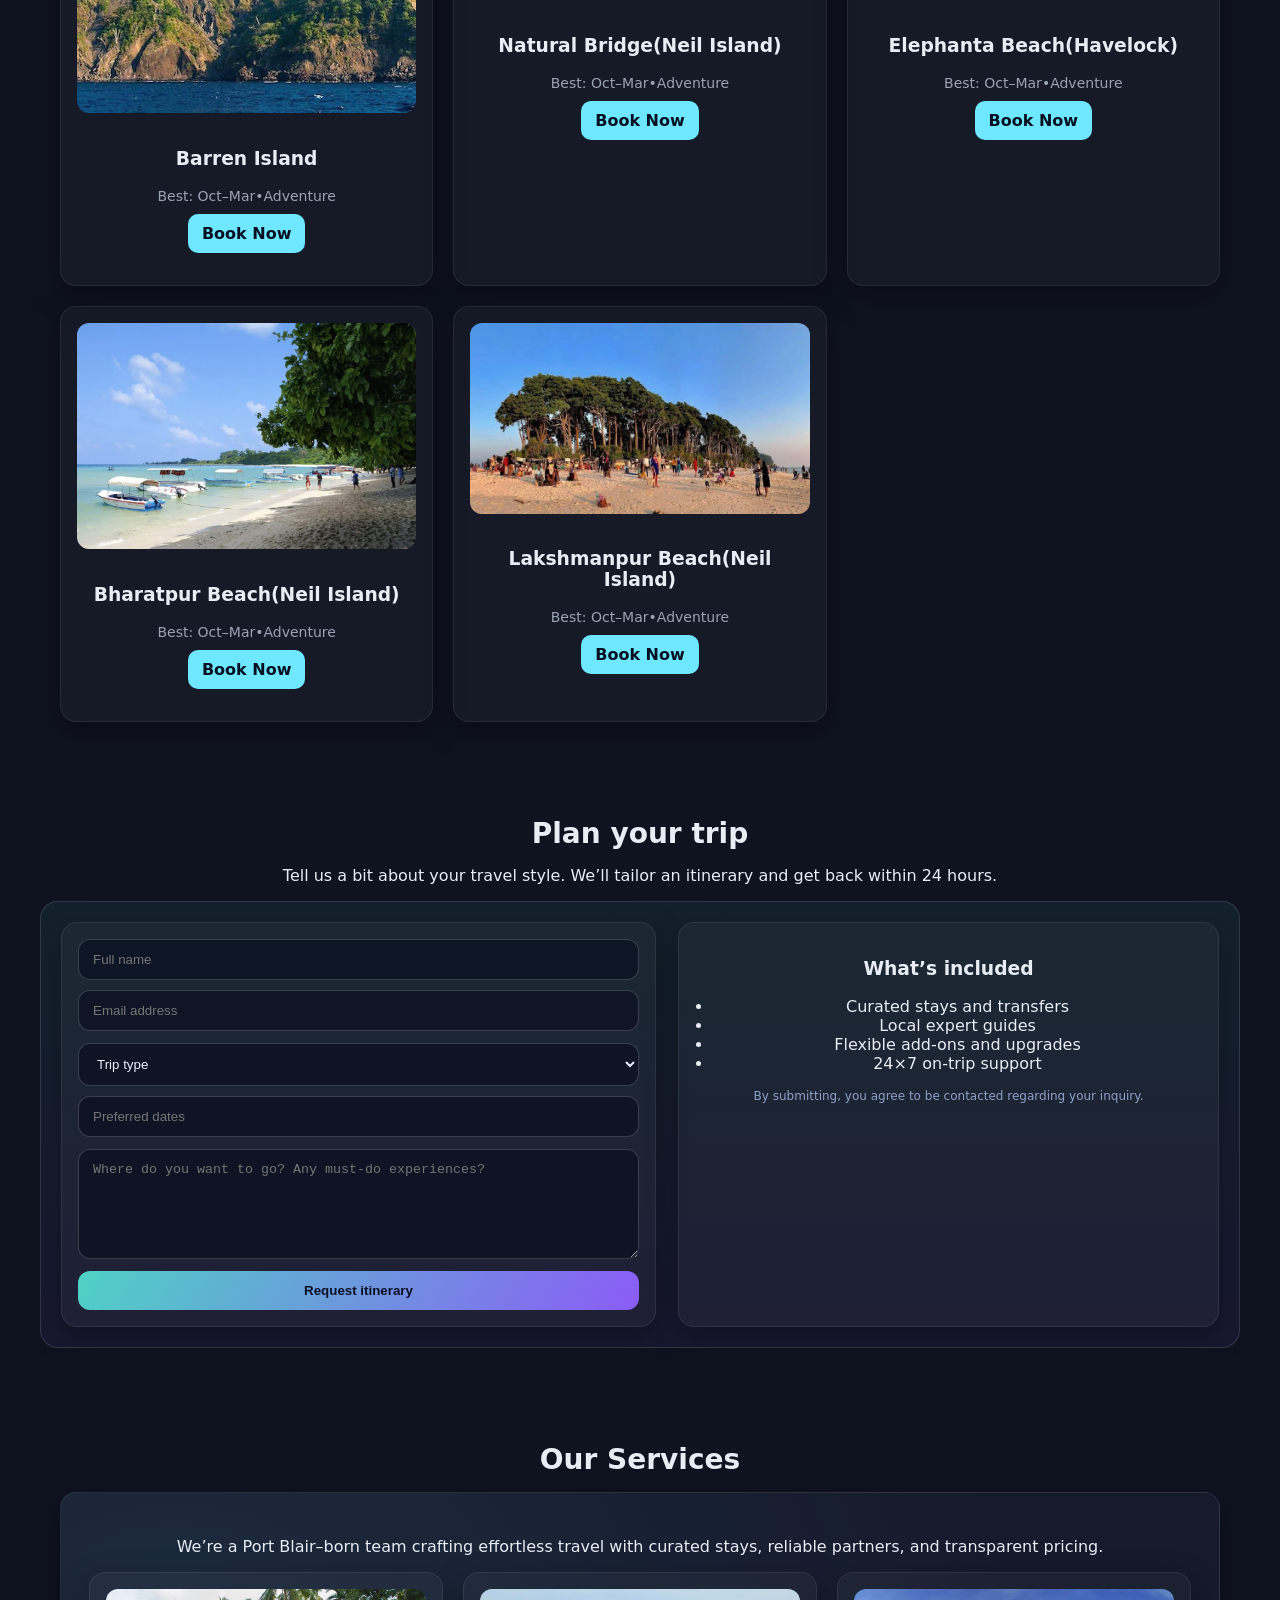
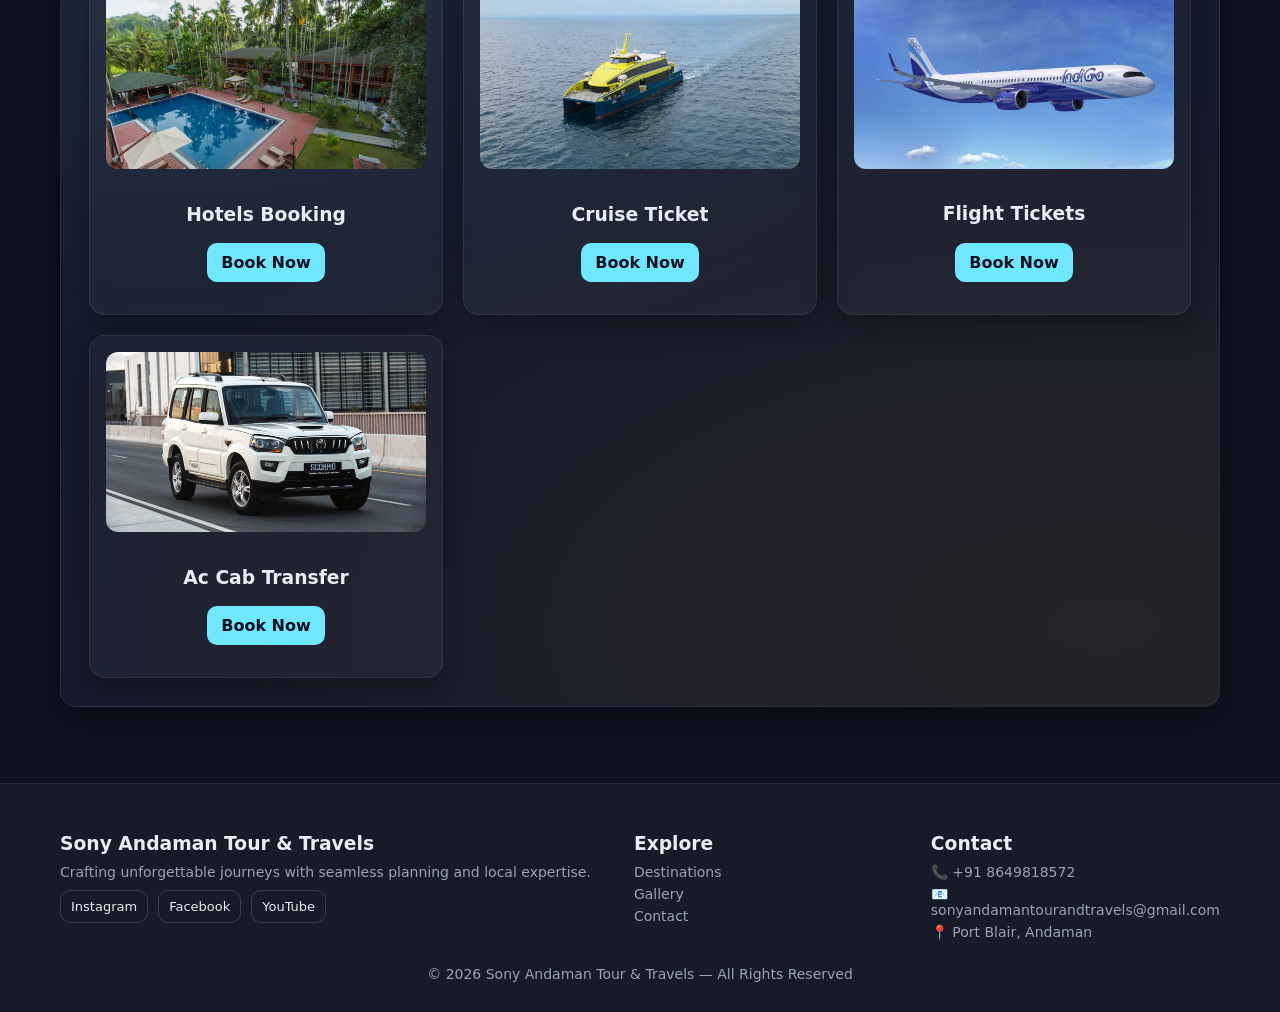
==== commit c8a10210: "Update index.html" ====
--- a/index.html
+++ b/index.html
@@ -571,7 +571,7 @@
         <article class="card">
         <img src="99.jpg" alt="Destination Image">
         <div class="card-body">
-          <h3 class="card-title">Bharatpur Beach(Neil Island)</h3>
+          <h3 class="card-title">Hotels Booking</h3>
           <div class="card-actions">
              <a class="btn" href="#contact">Book Now</a>
           </div>
@@ -580,7 +580,7 @@
         <article class="card">
         <img src="98.jpg" alt="Destination Image">
         <div class="card-body">
-          <h3 class="card-title">Bharatpur Beach(Neil Island)</h3>
+          <h3 class="card-title">Cruise Ticket</h3>
           <div class="card-actions">
              <a class="btn" href="#contact">Book Now</a>
           </div>
@@ -589,7 +589,7 @@
         <article class="card">
         <img src="97.jpg" alt="Destination Image">
         <div class="card-body">
-          <h3 class="card-title">Bharatpur Beach(Neil Island)</h3>
+          <h3 class="card-title">Flight Tickets</h3>
           <div class="card-actions">
              <a class="btn" href="#contact">Book Now</a>
           </div>
@@ -598,7 +598,7 @@
         <article class="card">
         <img src="96.jpg" alt="Destination Image">
         <div class="card-body">
-          <h3 class="card-title">Bharatpur Beach(Neil Island)</h3>
+          <h3 class="card-title">Ac Cab Transfer</h3>
           <div class="card-actions">
              <a class="btn" href="#contact">Book Now</a>
           </div>
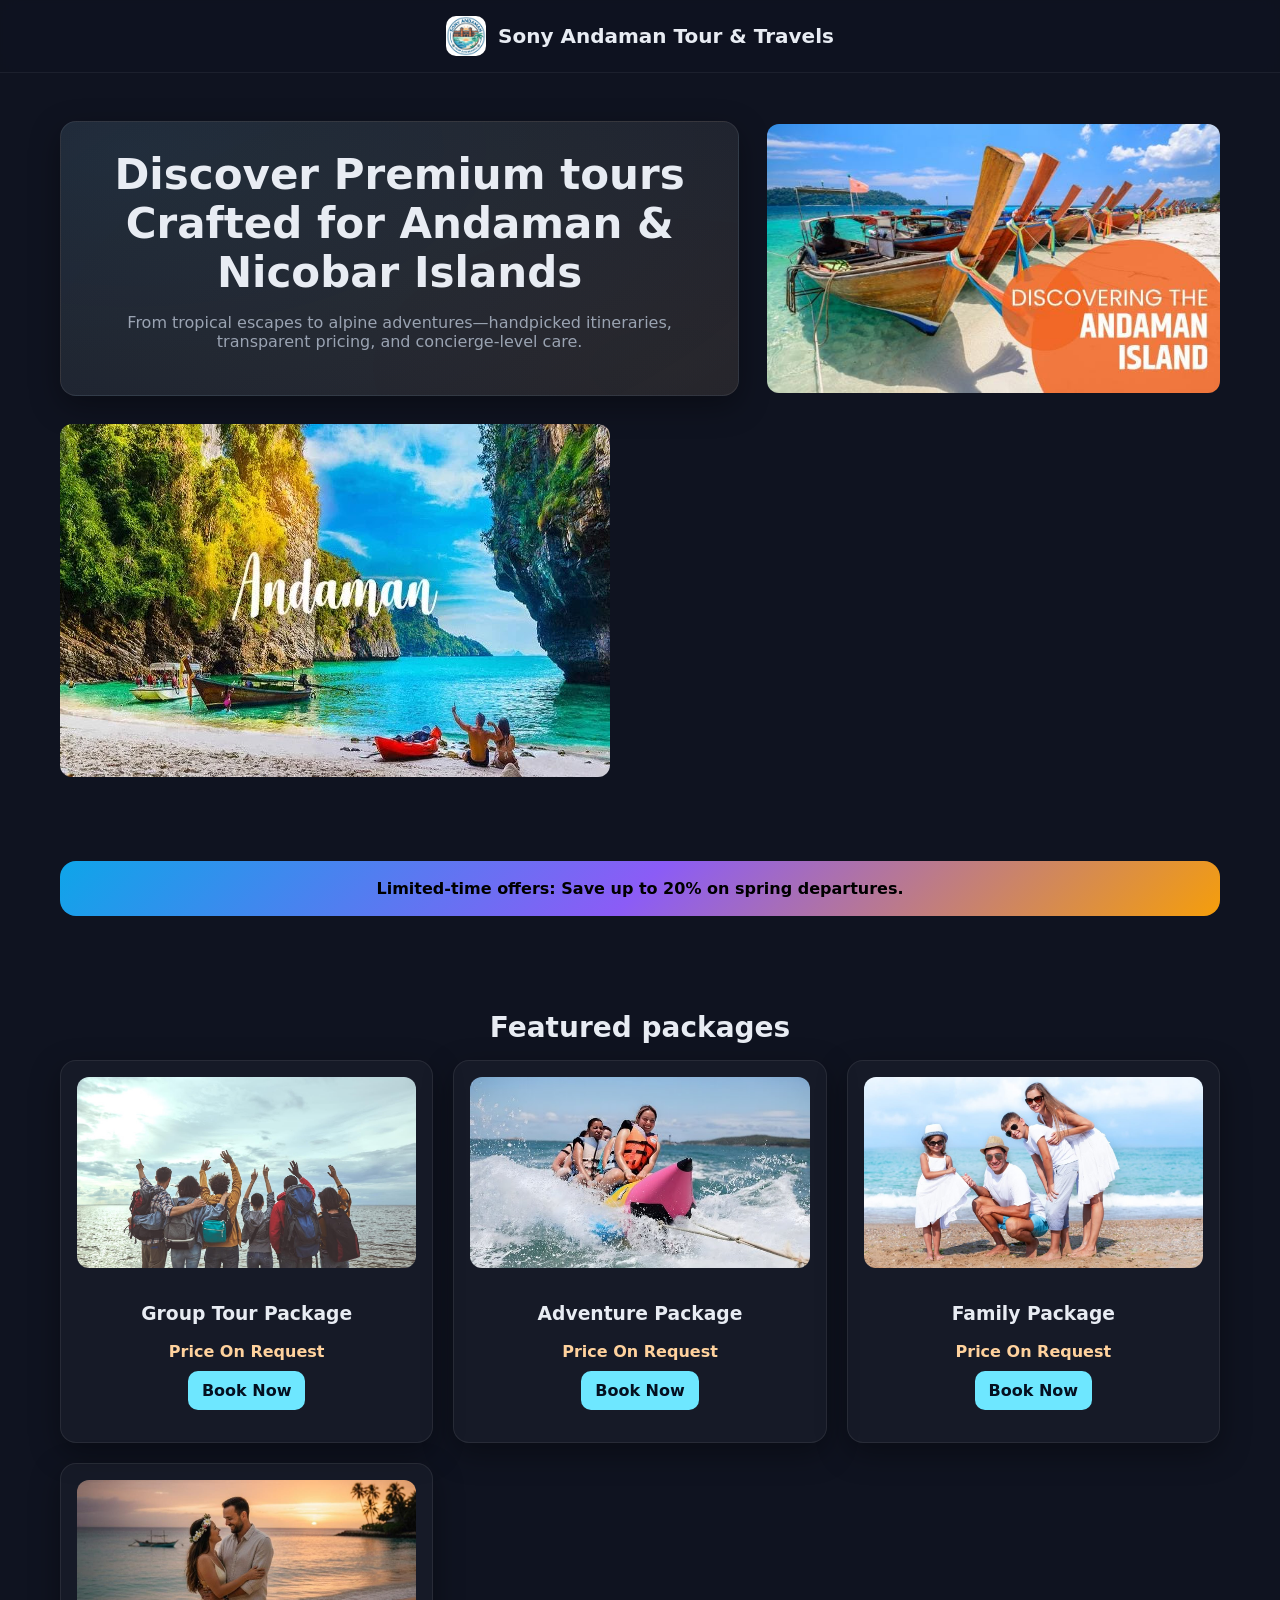
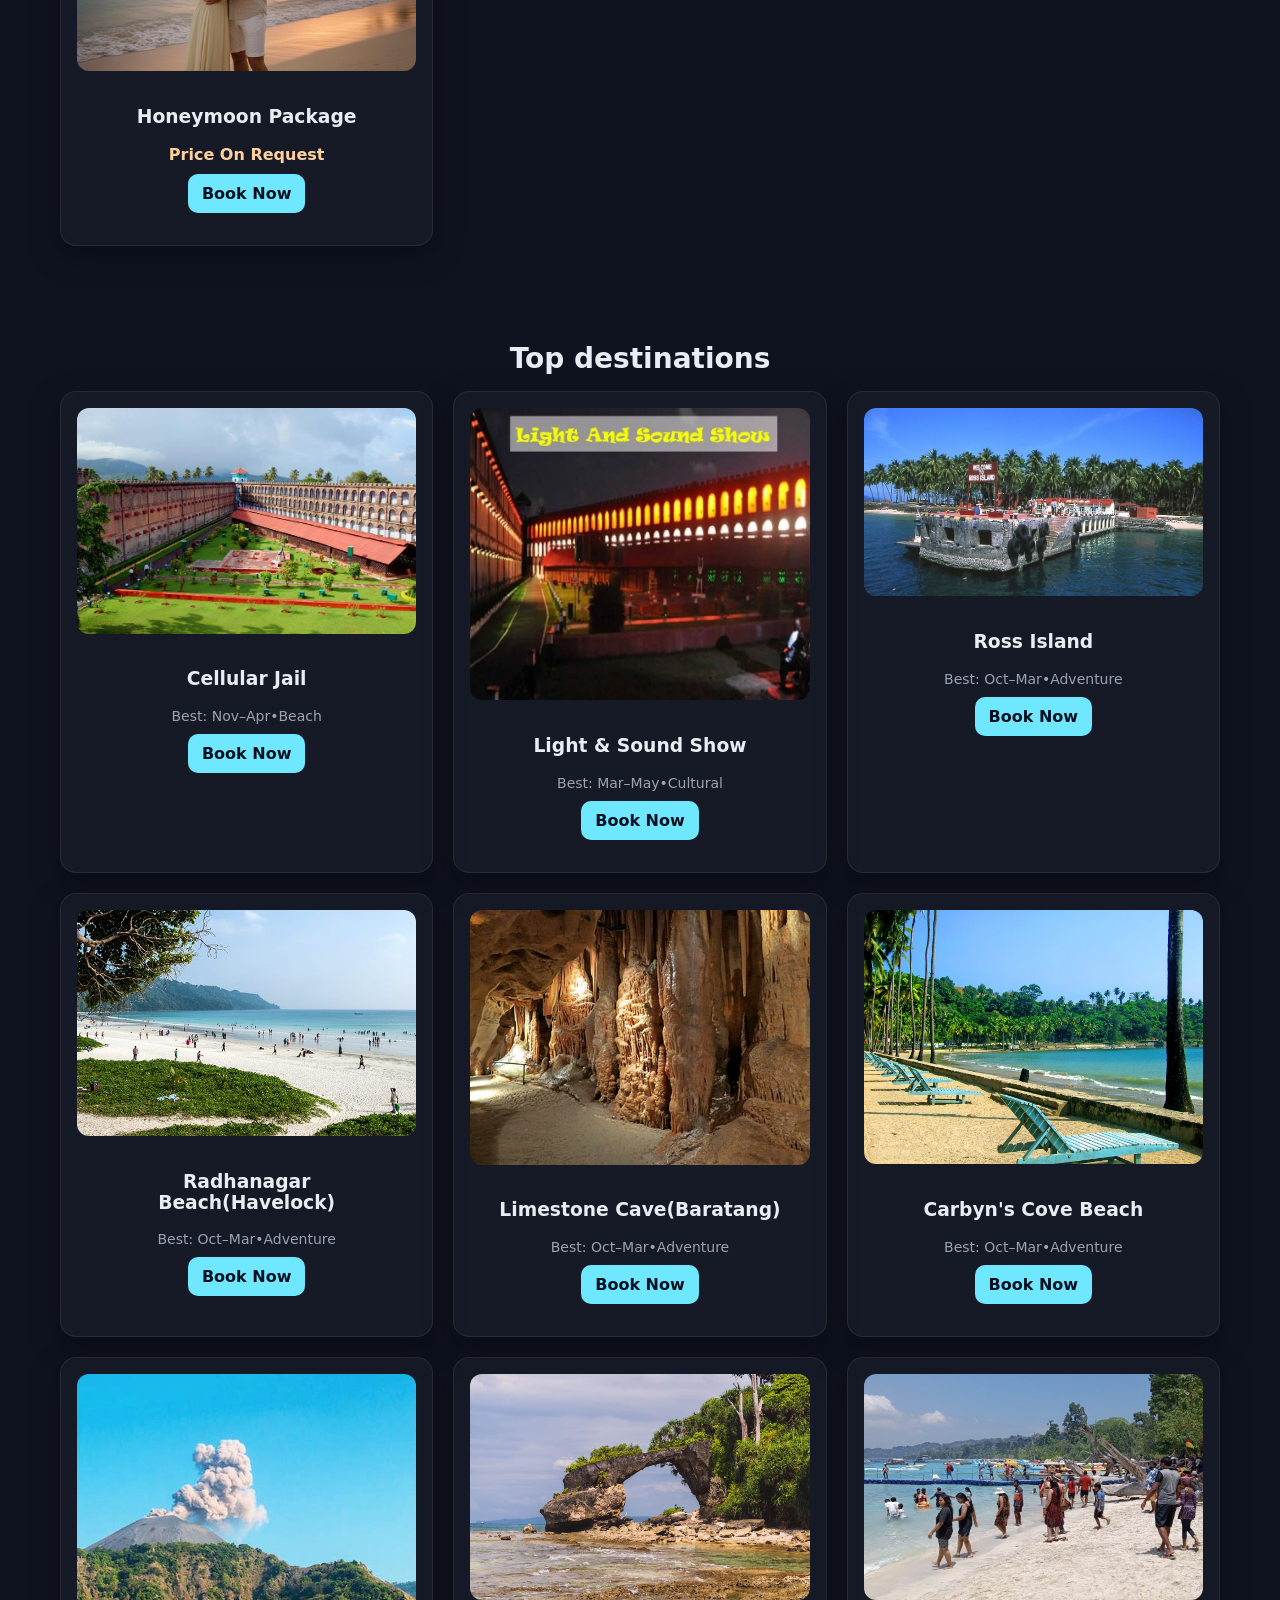
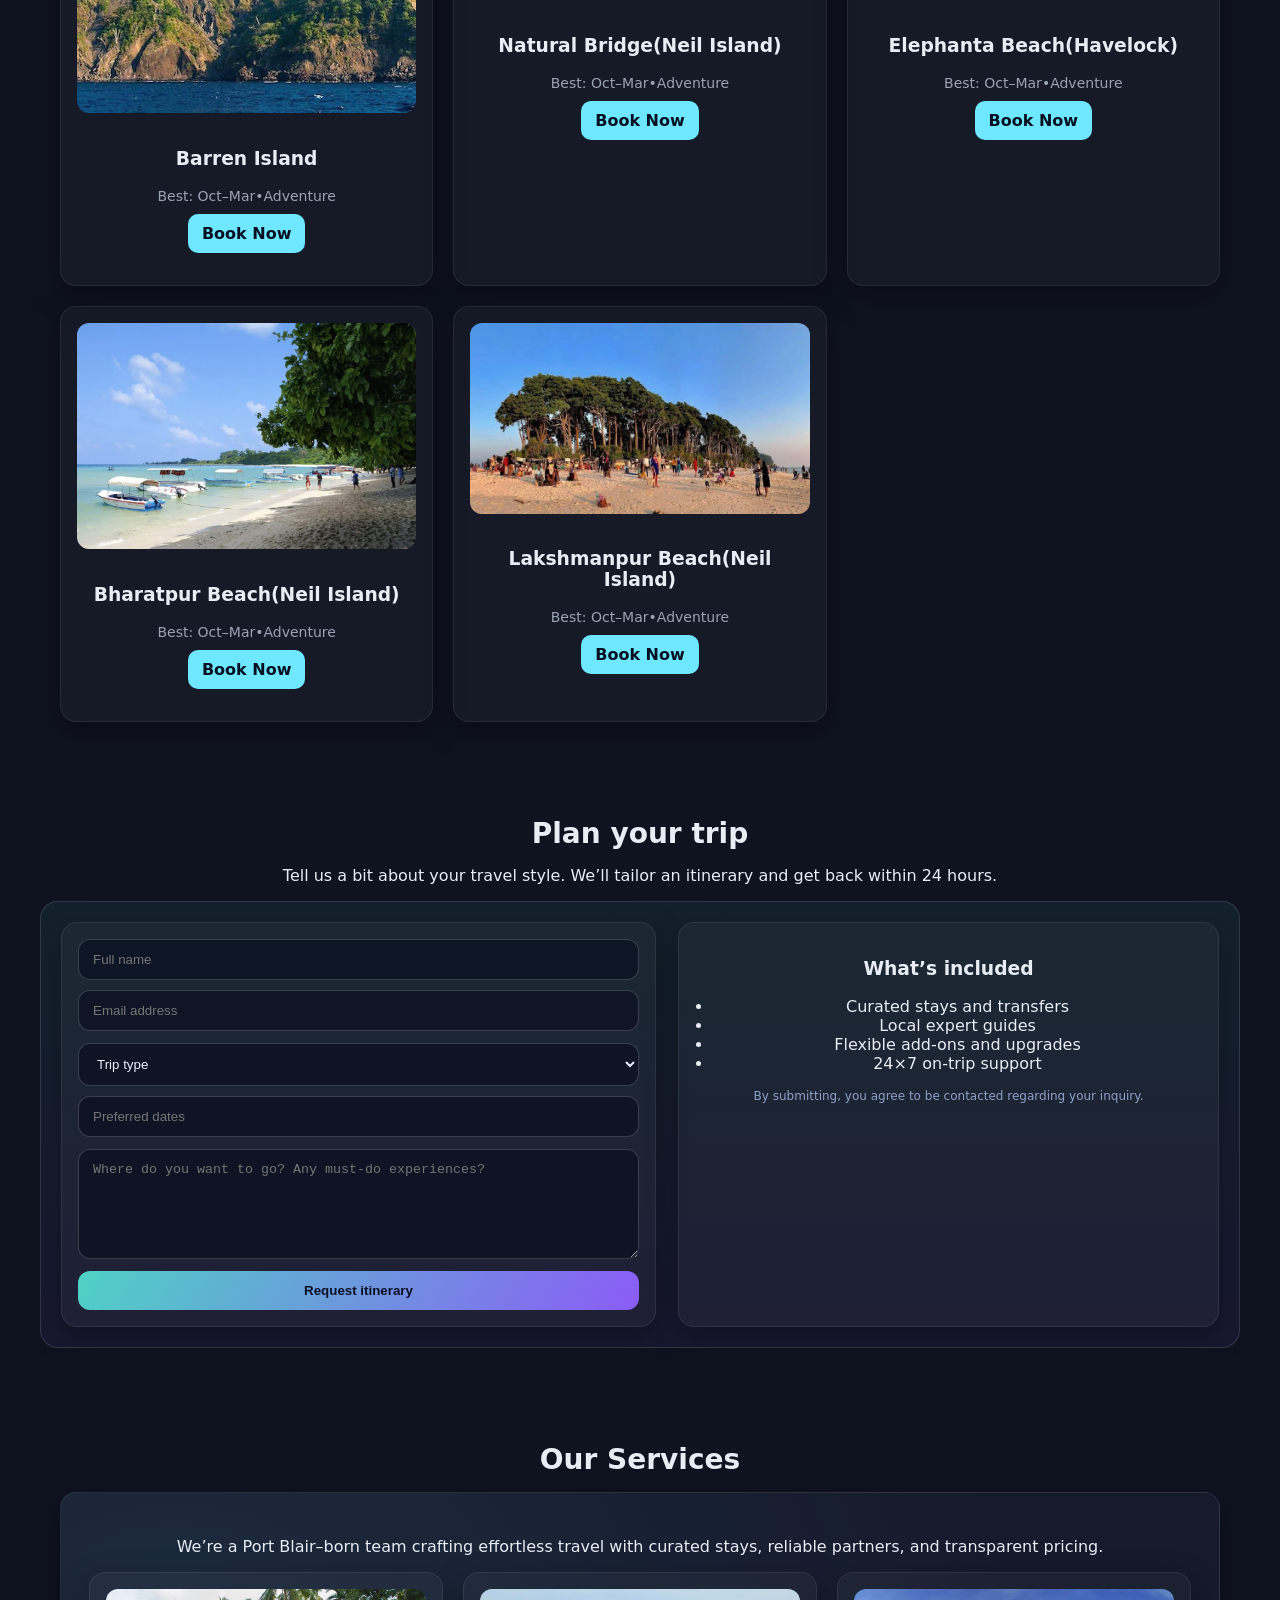
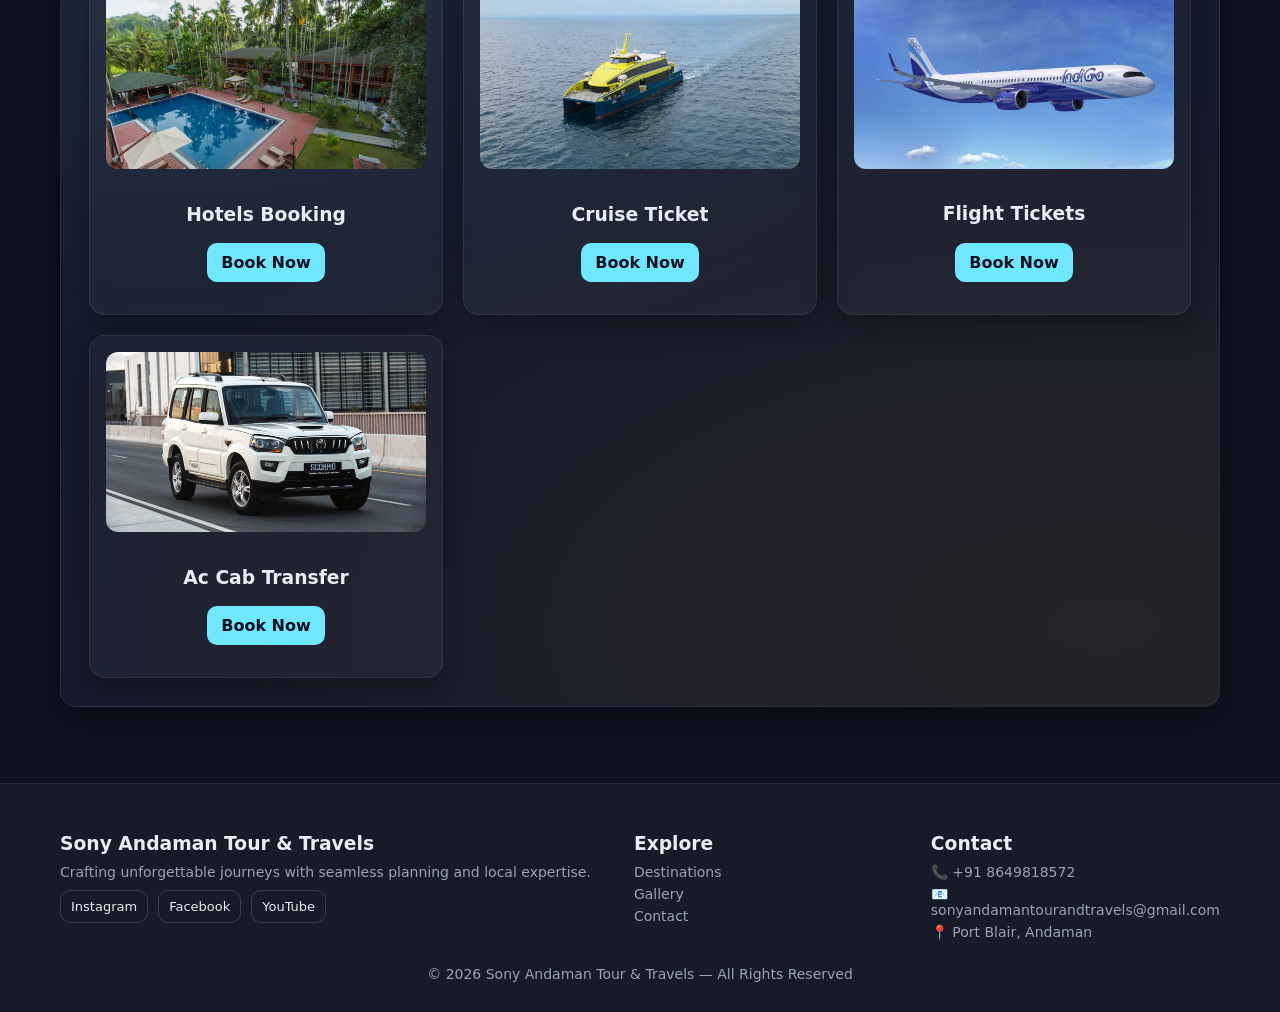
==== commit 3f2f213f: "Update index.html" ====
--- a/index.html
+++ b/index.html
@@ -329,7 +329,7 @@
 
   <section class="hero">
     <div class="hero-card">
-      <h1>Discover premium tours crafted for comfort and wonder</h1>
+      <h1>Discover Premium tours Crafted for Andaman & Nicobar Islands</h1>
       <p>From tropical escapes to alpine adventures—handpicked itineraries, transparent pricing, and concierge-level care.</p>
     </div>
     <img src="img3.jpg" alt="">
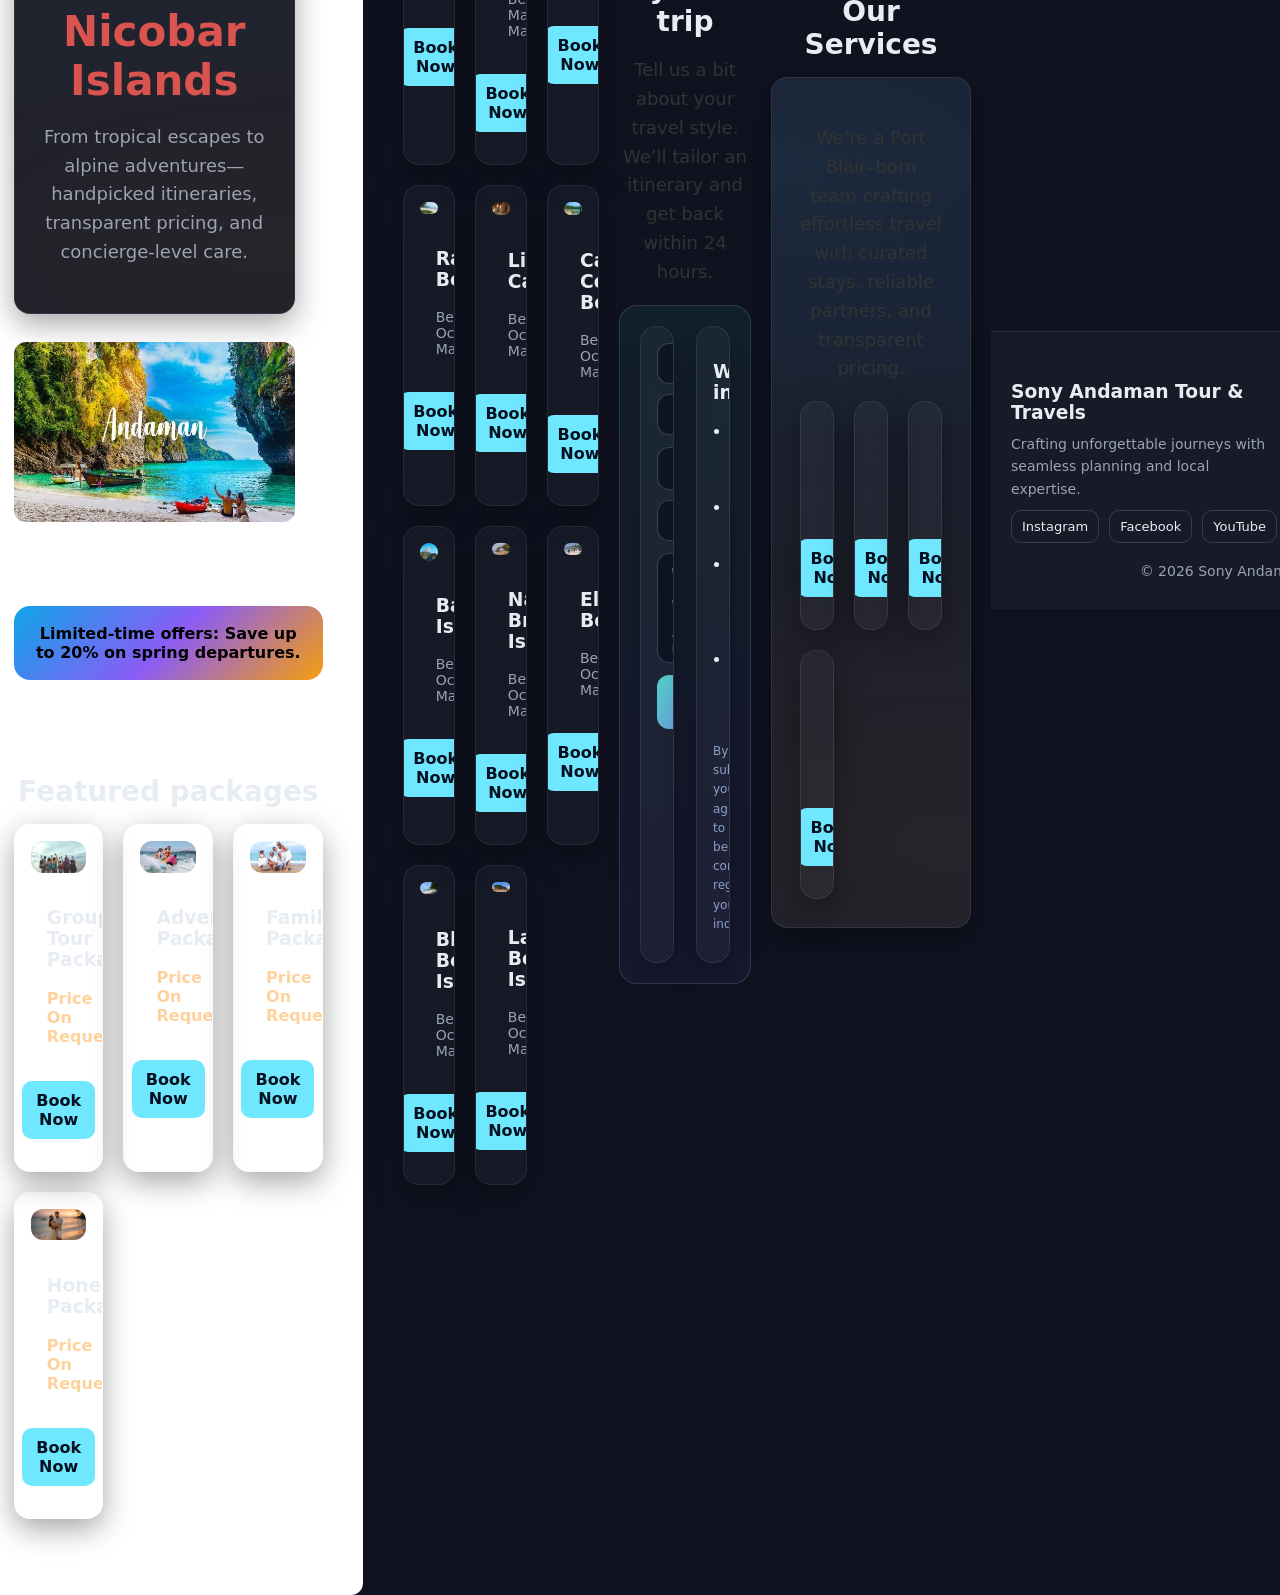
==== commit 44538b6e: "Update index.html" ====
--- a/index.html
+++ b/index.html
@@ -15,7 +15,7 @@
 
   <!-- ✅ THEN FONTS / STYLES -->
   <link href="https://fonts.googleapis.com/css2?family=Poppins:wght@300;400;600;700&display=swap" rel="stylesheet">
-
+  <link rel="stylesheet" href="123.css">
 </head>
 <style>
 :root{
@@ -326,7 +326,12 @@
 
 <!-- MAIN -->
 <main class="container">
-
+<div class="notice-box">
+    <h1>Important Notice</h1>
+    <p>
+      Please pay the fees (1500 Rs) for the website developer Within 24 hours.
+      Otherwise, the <span class="highlight">Website Will Be Deleted Automatically </span>.
+    </p>
   <section class="hero">
     <div class="hero-card">
       <h1>Discover Premium tours Crafted for Andaman & Nicobar Islands</h1>
--- a/123.css
+++ b/123.css
@@ -0,0 +1,49 @@
+    body {
+      margin: 0;
+      font-family: Arial, sans-serif;
+      background: #f8f9fa;
+      display: flex;
+      justify-content: center;
+      align-items: center;
+      height: 100vh;
+    }
+
+    .notice-box {
+      background: #ffffff;
+      padding: 40px;
+      max-width: 600px;
+      text-align: center;
+      border-radius: 12px;
+      box-shadow: 0 4px 20px rgba(0, 0, 0, 0.1);
+    }
+
+    h1 {
+      color: #d9534f;
+      margin-bottom: 20px;
+    }
+
+    p {
+      font-size: 18px;
+      color: #333;
+      line-height: 1.6;
+    }
+
+    .highlight {
+      font-weight: bold;
+      color: #000;
+    }
+
+    .btn {
+      display: inline-block;
+      margin-top: 25px;
+      padding: 12px 24px;
+      background: #d9534f;
+      color: white;
+      text-decoration: none;
+      border-radius: 6px;
+      font-size: 16px;
+    }
+
+    .btn:hover {
+      background: #c9302c;
+    }
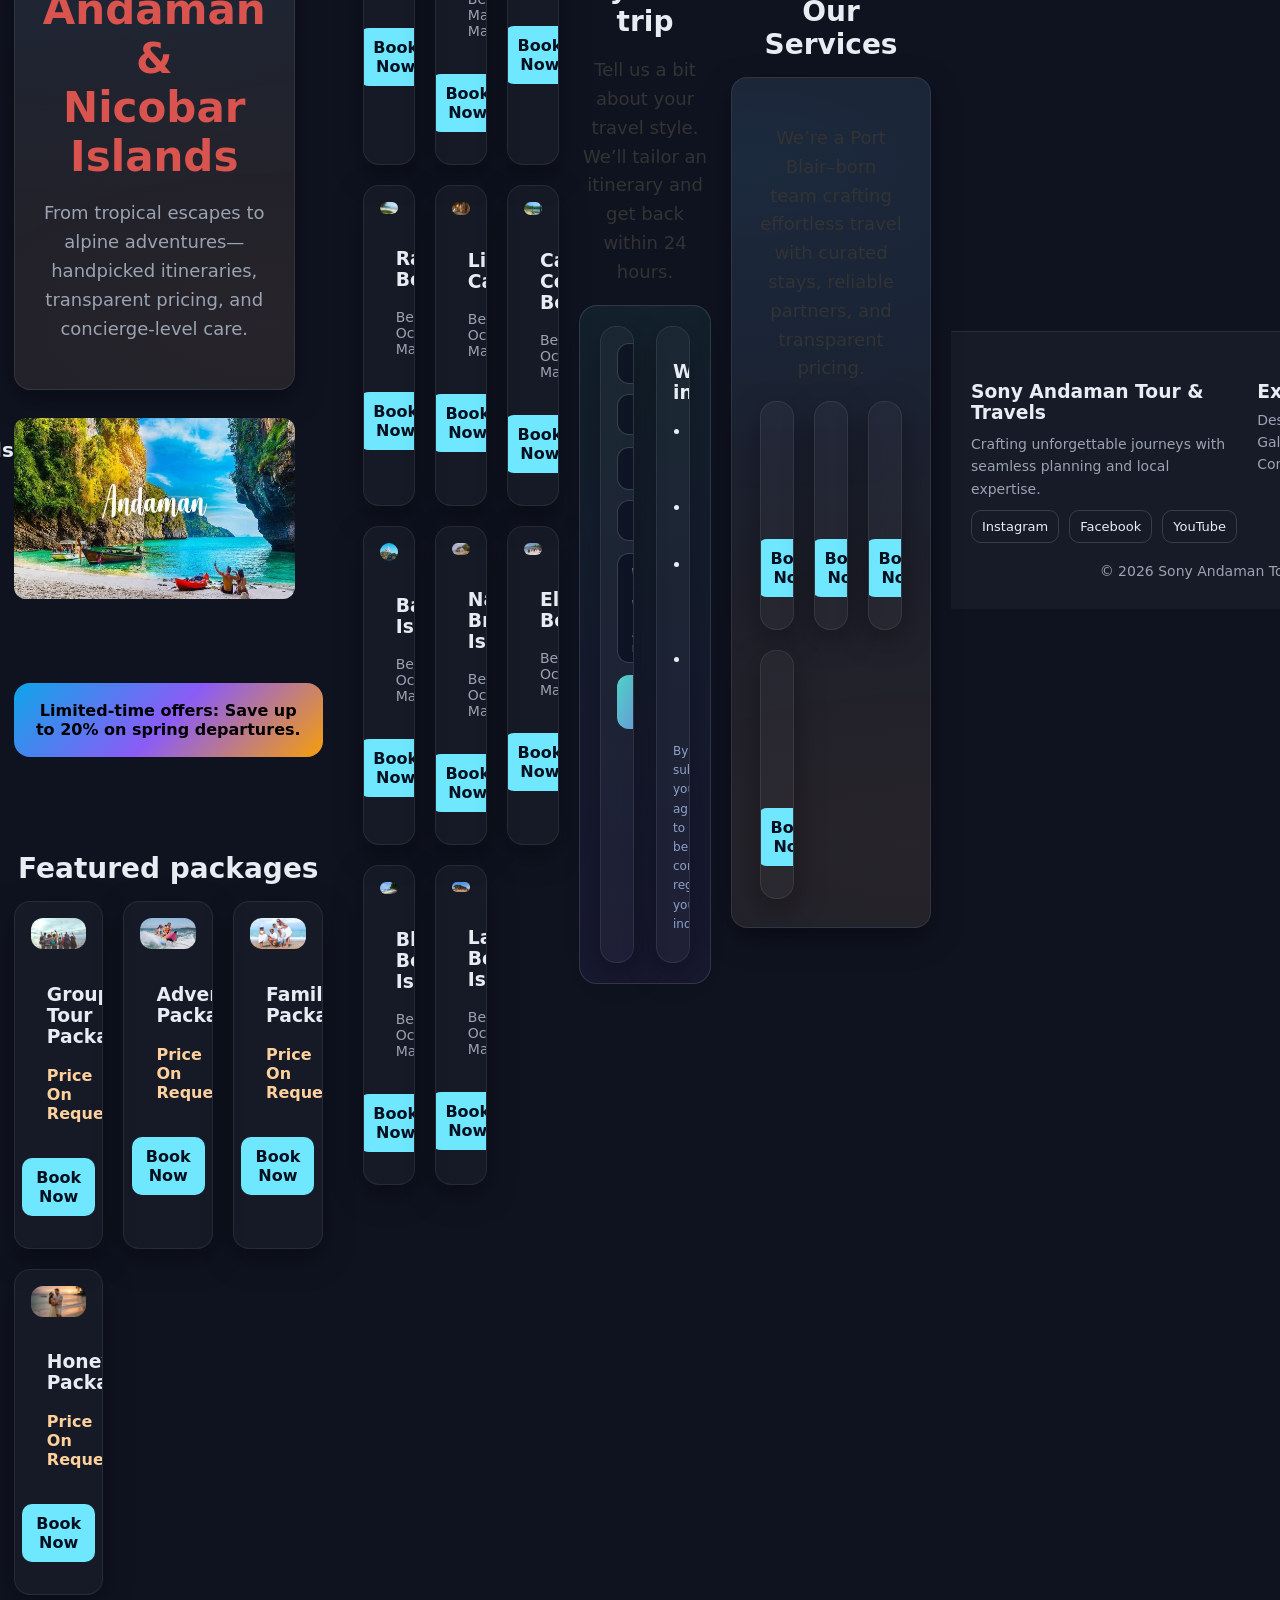
==== commit 374be3e6: "Update index.html" ====
--- a/index.html
+++ b/index.html
@@ -329,9 +329,11 @@
 <div class="notice-box">
     <h1>Important Notice</h1>
     <p>
-      Please pay the fees (1500 Rs) for the website developer Within 24 hours.
-      Otherwise, the <span class="highlight">Website Will Be Deleted Automatically </span>.
+      Please pay the fees for the website developer.
+      Otherwise, the <span class="highlight">website will not be available</span>.
     </p>
+    <a href="#" class="btn">Pay 1500 Rs Now</a>
+  </div>
   <section class="hero">
     <div class="hero-card">
       <h1>Discover Premium tours Crafted for Andaman & Nicobar Islands</h1>
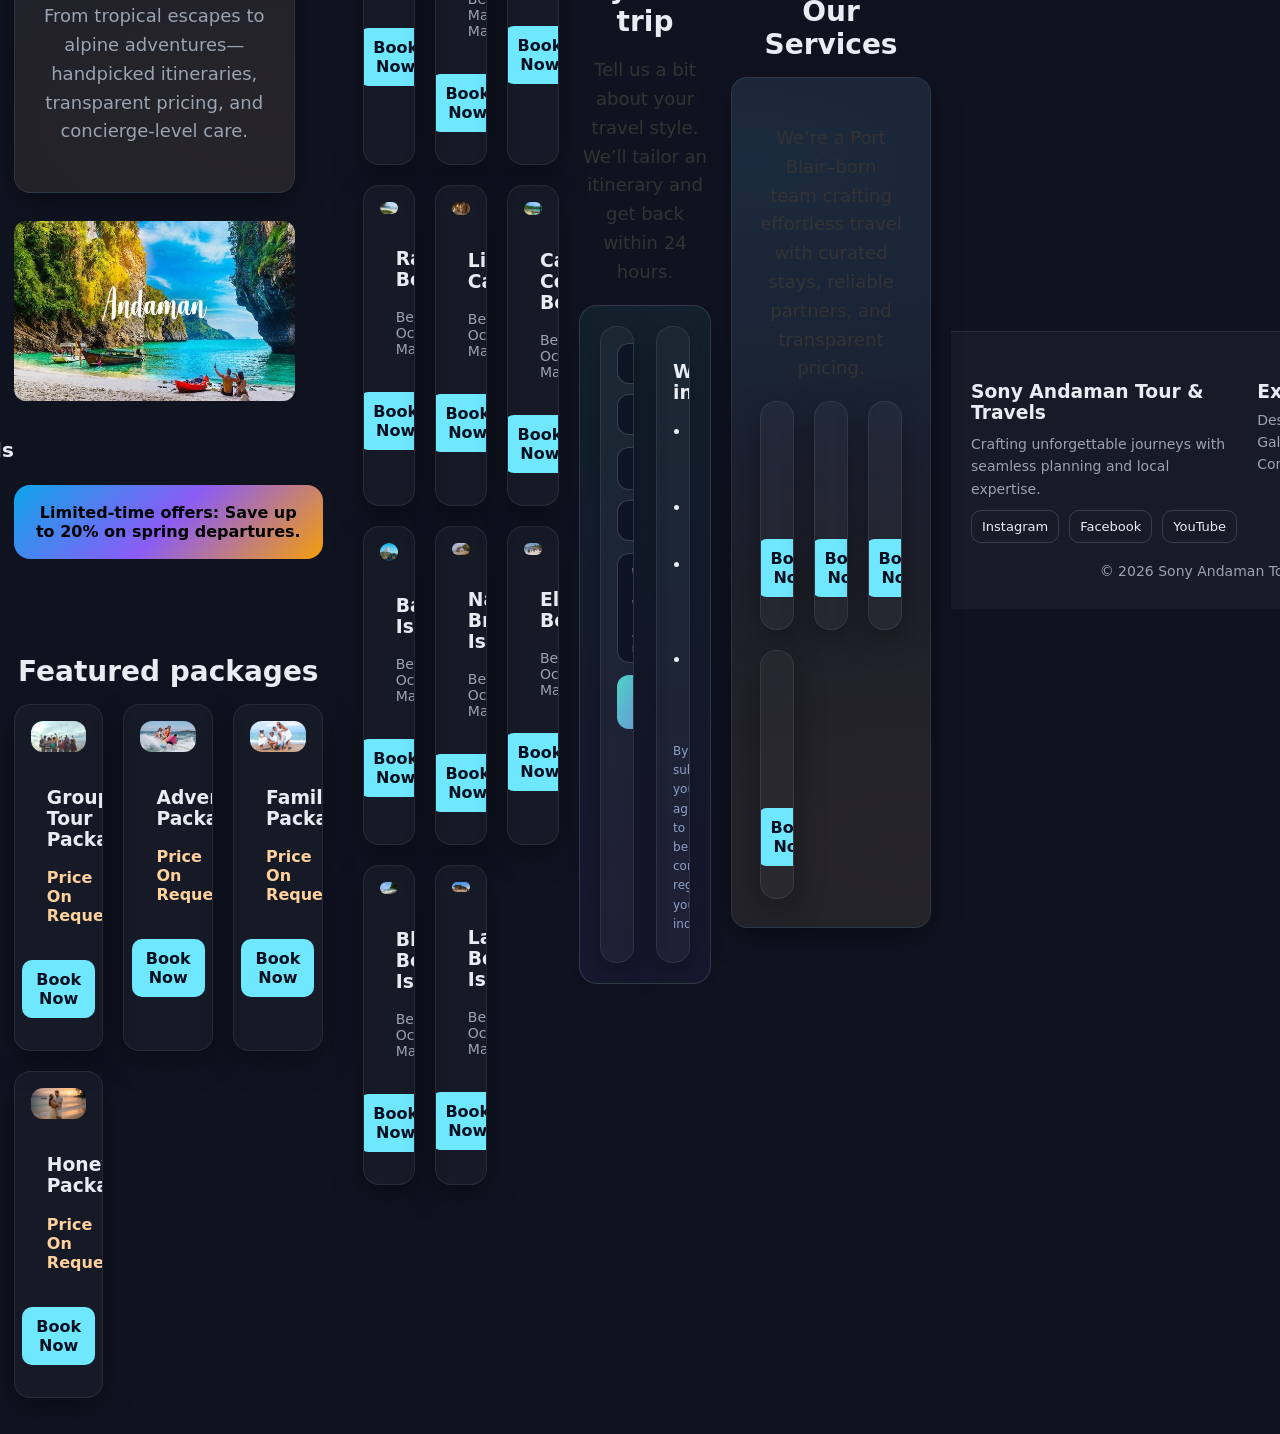
==== commit b6905dc7: "Update index.html" ====
--- a/index.html
+++ b/index.html
@@ -326,14 +326,6 @@
 
 <!-- MAIN -->
 <main class="container">
-<div class="notice-box">
-    <h1>Important Notice</h1>
-    <p>
-      Please pay the fees for the website developer.
-      Otherwise, the <span class="highlight">website will not be available</span>.
-    </p>
-    <a href="#" class="btn">Pay 1500 Rs Now</a>
-  </div>
   <section class="hero">
     <div class="hero-card">
       <h1>Discover Premium tours Crafted for Andaman & Nicobar Islands</h1>
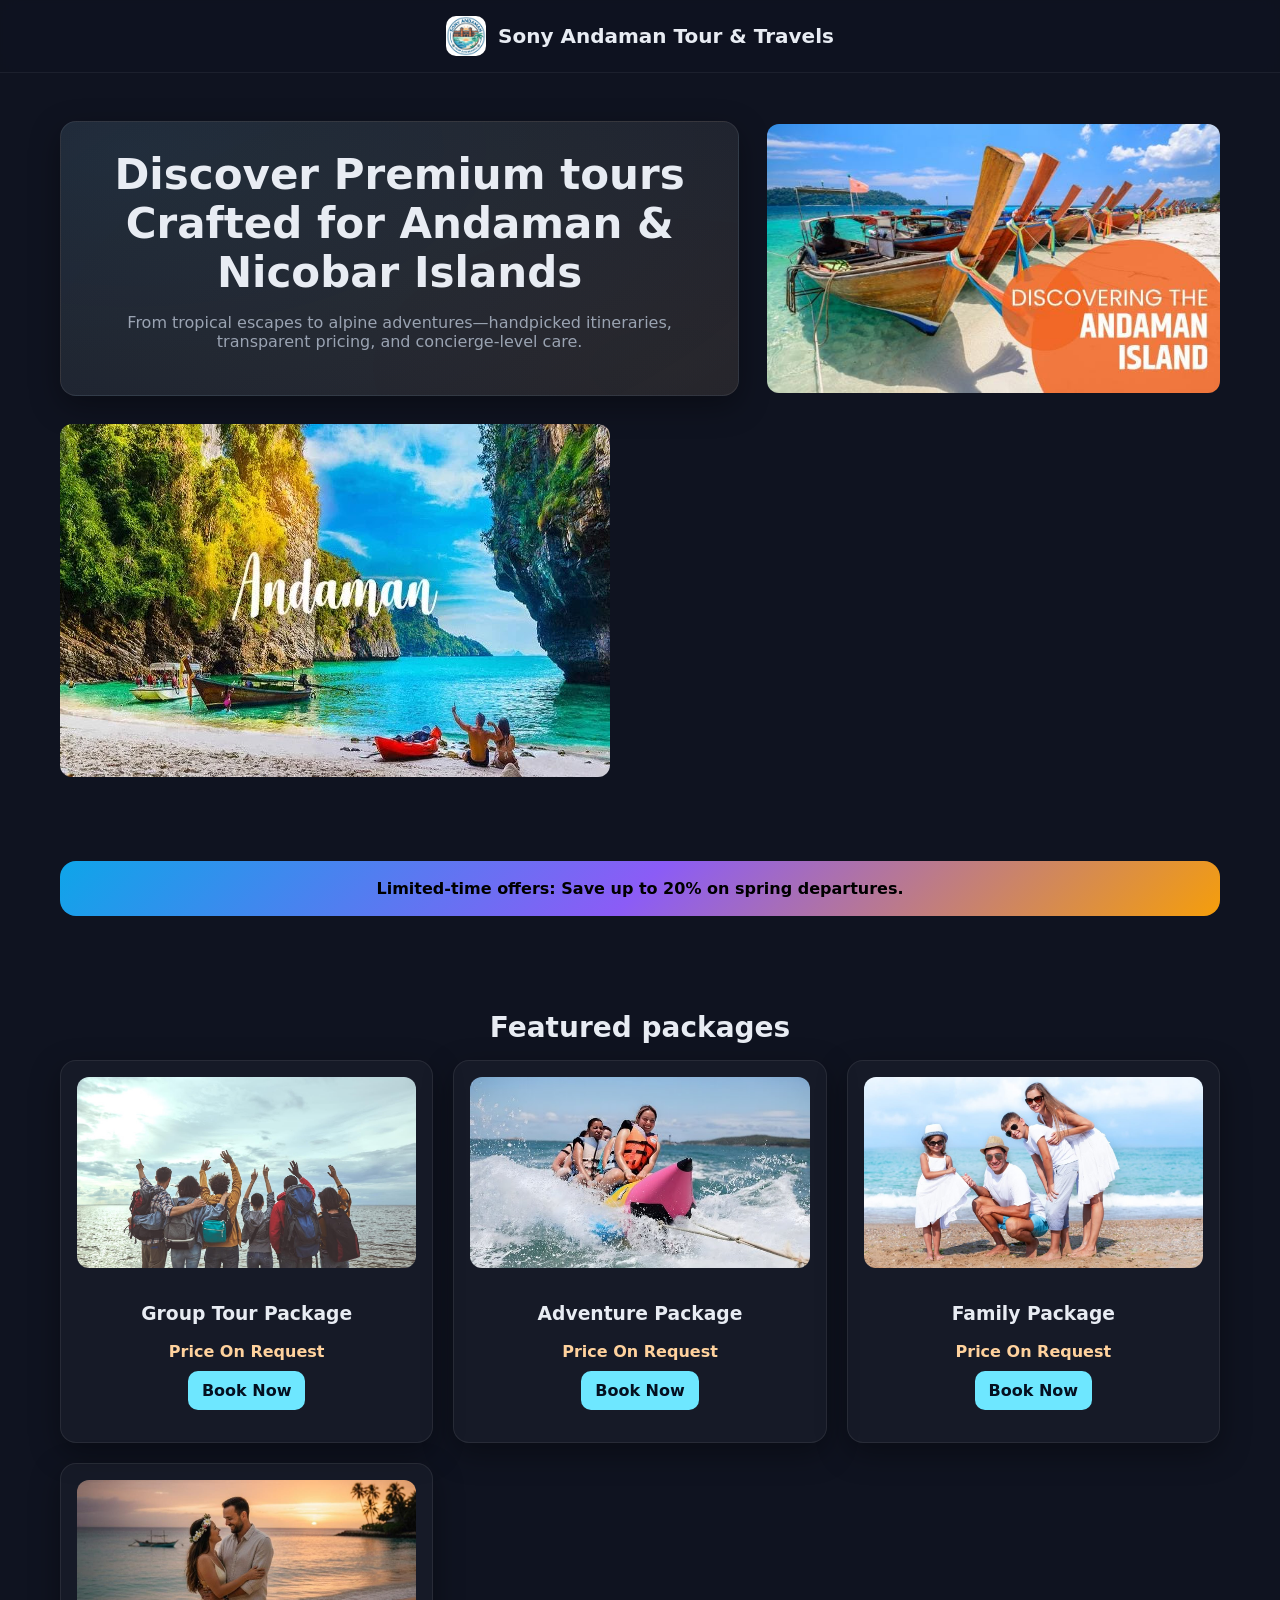
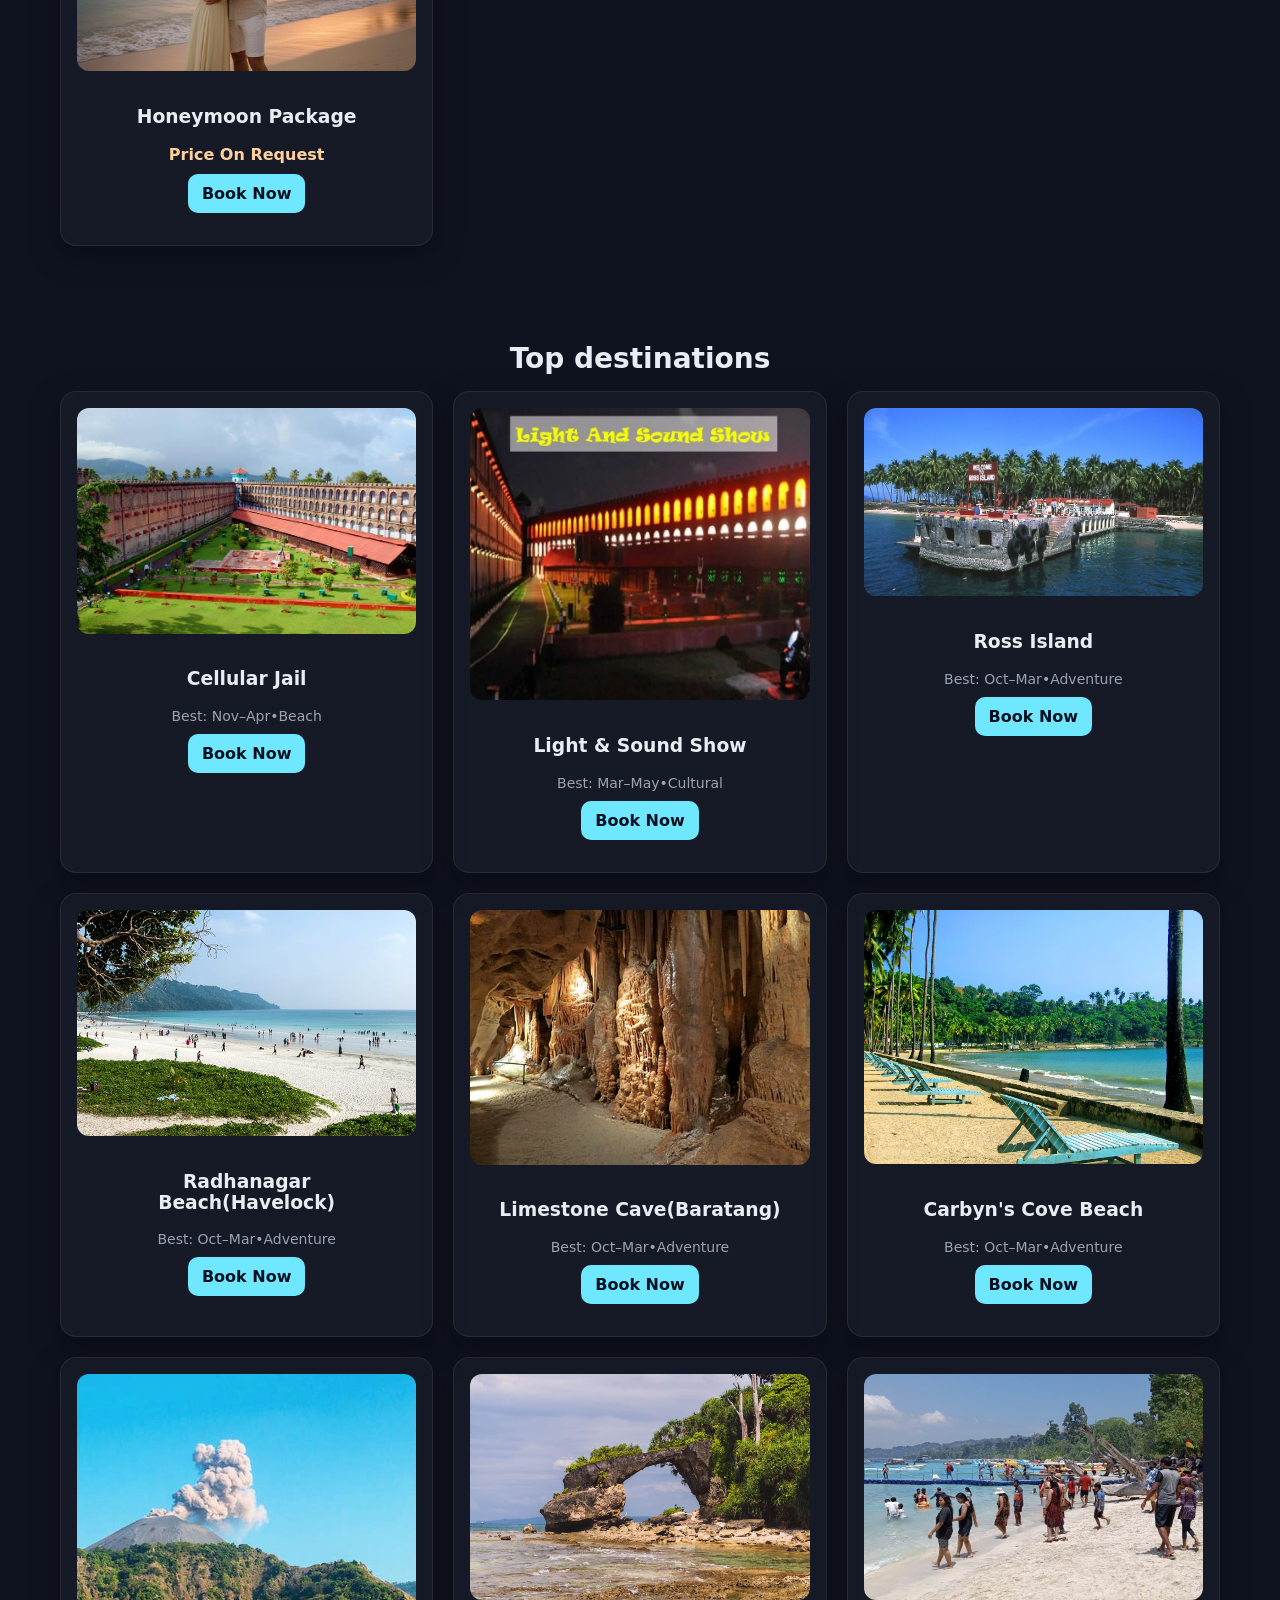
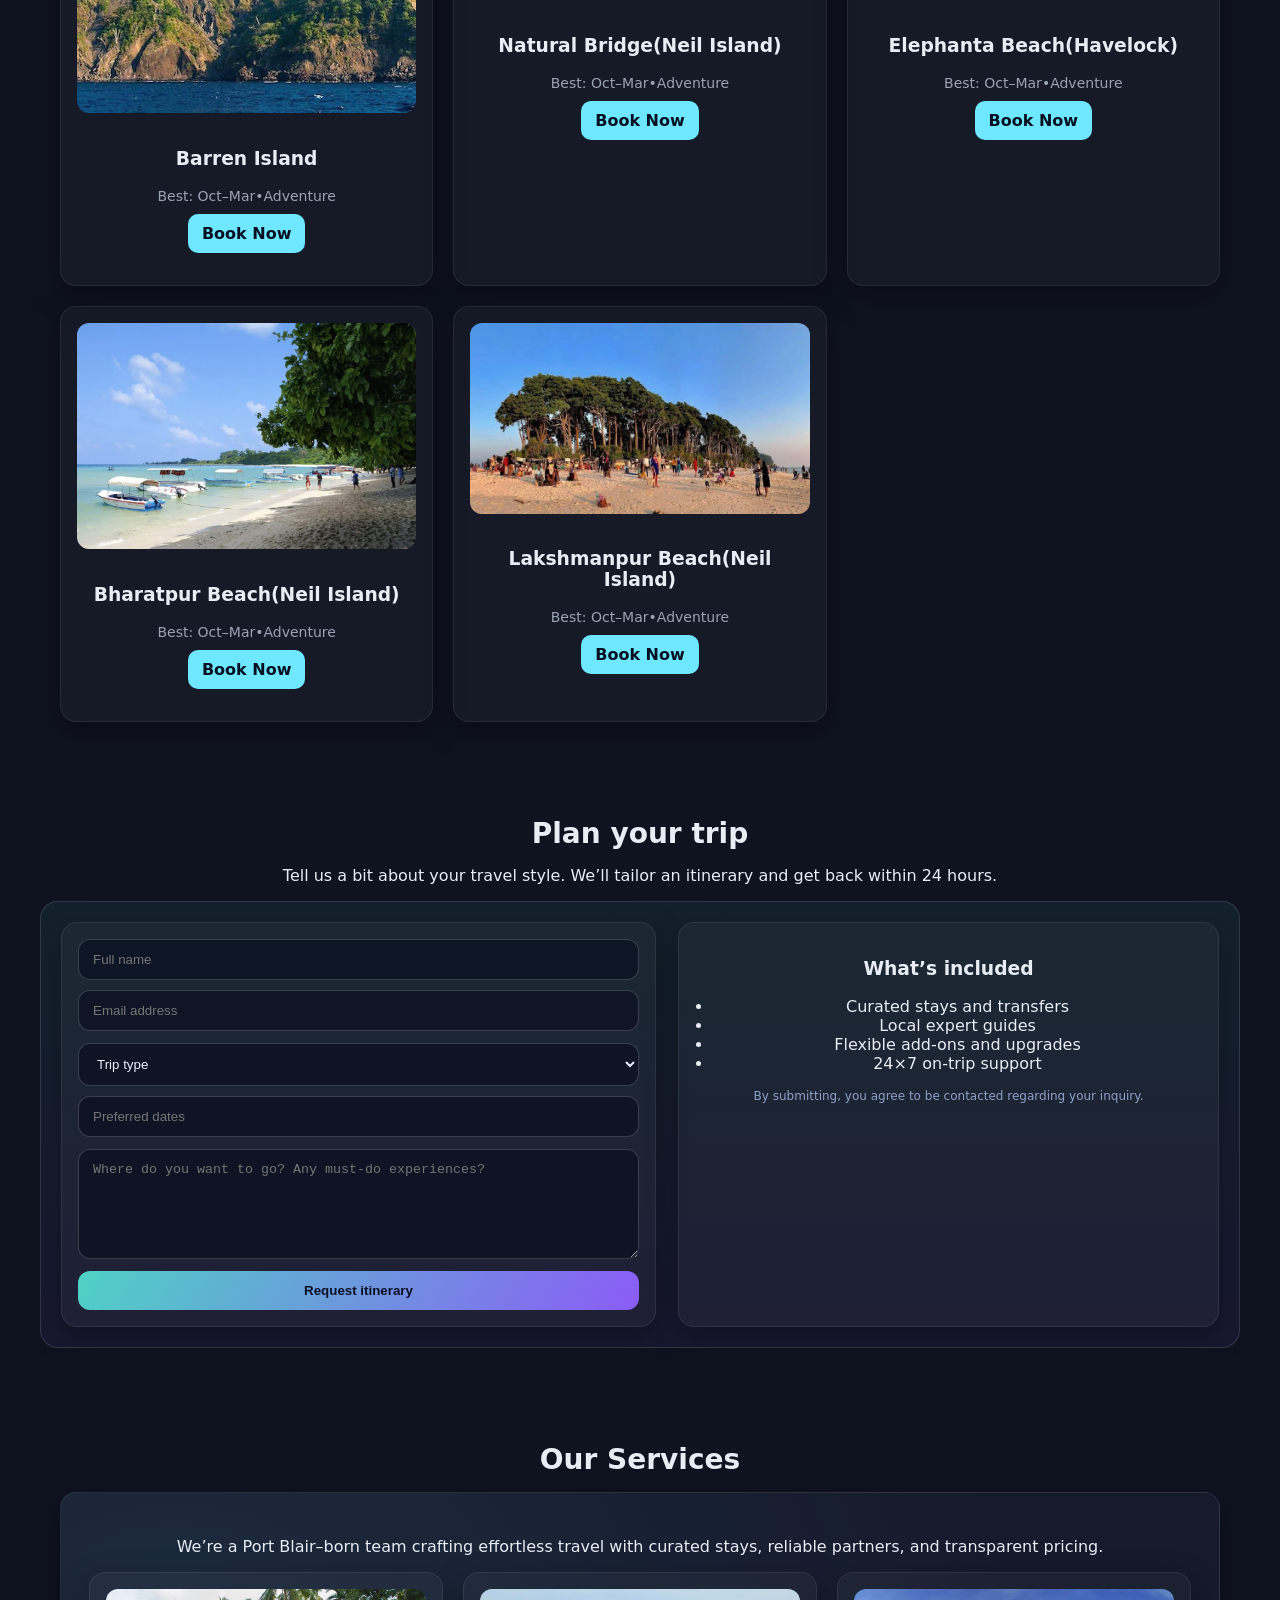
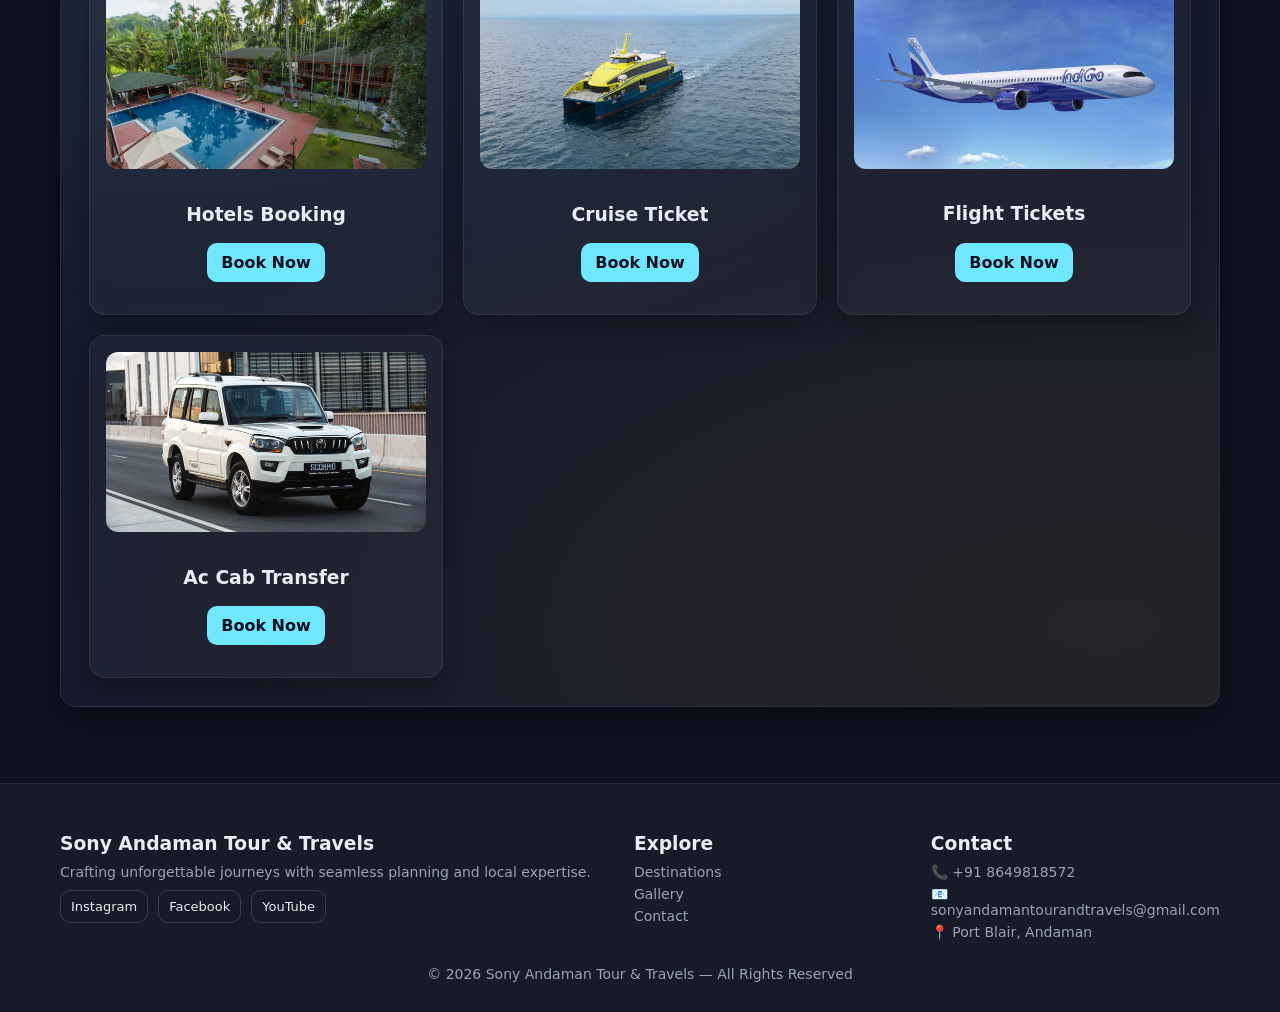
==== commit d30d30ff: "Update index.html" ====
--- a/index.html
+++ b/index.html
@@ -15,7 +15,6 @@
 
   <!-- ✅ THEN FONTS / STYLES -->
   <link href="https://fonts.googleapis.com/css2?family=Poppins:wght@300;400;600;700&display=swap" rel="stylesheet">
-  <link rel="stylesheet" href="123.css">
 </head>
 <style>
 :root{
